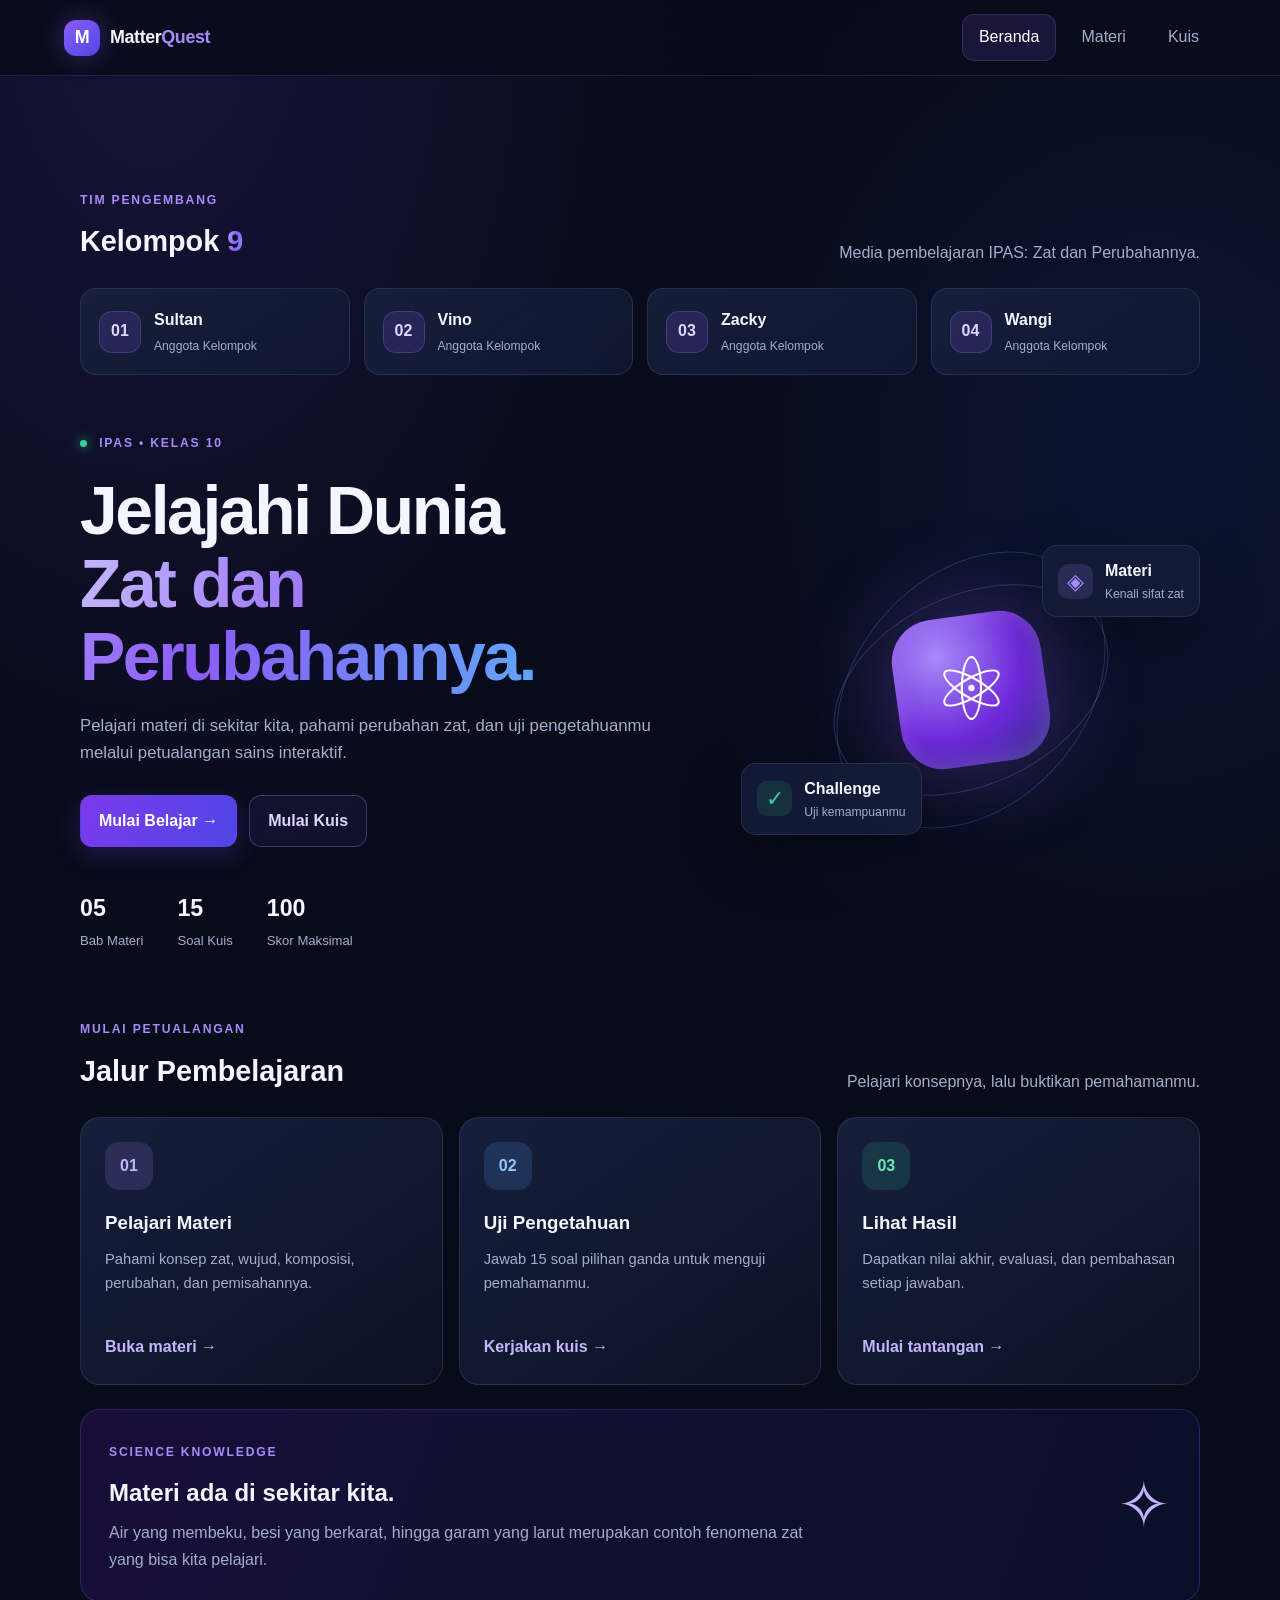
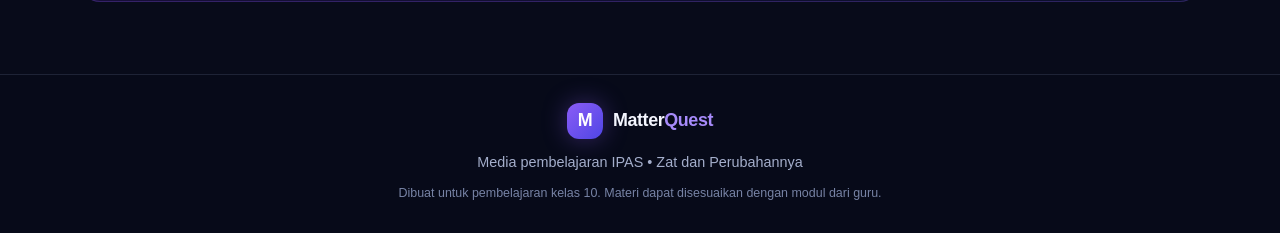
==== index.html @ efa6da1a "Update index.html" ====
<!DOCTYPE html>
<html lang="id">
<head>
  <meta charset="UTF-8">
  <meta name="viewport" content="width=device-width, initial-scale=1.0">
  <meta name="theme-color" content="#080b1a">
  <meta name="description" content="MatterQuest adalah website belajar IPAS tentang zat dan perubahannya.">
  <title>MatterQuest | Belajar IPAS</title>
  <link rel="stylesheet" href="style.css">
</head>
<body>
  <header class="navbar">
    <a href="#home" class="brand" data-page="home" aria-label="MatterQuest, kembali ke beranda">
      <span class="brand-icon">M</span>
      <span>Matter<span class="purple">Quest</span></span>
    </a>
    <nav class="nav-links" aria-label="Navigasi utama">
      <button class="nav-link active" data-page="home">Beranda</button>
      <button class="nav-link" data-page="materi">Materi</button>
      <button class="nav-link" data-page="kuis">Kuis</button>
    </nav>
  </header>

  <main>
    <!-- HALAMAN BERANDA -->
    <section id="home" class="page active">
      <section class="team-section" aria-labelledby="team-title">
        <div class="section-heading">
          <div><span class="eyebrow">TIM PENGEMBANG</span><h2 id="team-title">Kelompok <span class="gradient-text">9</span></h2></div>
          <p>Media pembelajaran IPAS: Zat dan Perubahannya.</p>
        </div>
        <div class="team-grid">
          <article class="team-member"><span class="member-number">01</span><div><strong>Sultan</strong><small>Anggota Kelompok</small></div></article>
          <article class="team-member"><span class="member-number">02</span><div><strong>Vino</strong><small>Anggota Kelompok</small></div></article>
          <article class="team-member"><span class="member-number">03</span><div><strong>Zacky</strong><small>Anggota Kelompok</small></div></article>
          <article class="team-member"><span class="member-number">04</span><div><strong>Wangi</strong><small>Anggota Kelompok</small></div></article>
        </div>
      </section>
      <div class="hero">
        <div class="hero-content">
          <span class="eyebrow"><span class="status-dot"></span> IPAS • KELAS 10</span>
          <h1>Jelajahi Dunia<br><span class="gradient-text">Zat dan Perubahannya.</span></h1>
          <p class="hero-description">
            Pelajari materi di sekitar kita, pahami perubahan zat, dan uji
            pengetahuanmu melalui petualangan sains interaktif.
          </p>
          <div class="hero-buttons">
            <button class="btn btn-primary" data-page="materi">Mulai Belajar <span>→</span></button>
            <button class="btn btn-secondary" data-page="kuis">Mulai Kuis</button>
          </div>
          <div class="hero-stats">
            <div><strong>05</strong><span>Bab Materi</span></div>
            <div><strong>15</strong><span>Soal Kuis</span></div>
            <div><strong>100</strong><span>Skor Maksimal</span></div>
          </div>
        </div>
        <div class="hero-visual" aria-hidden="true">
          <div class="orbit orbit-one"></div>
          <div class="orbit orbit-two"></div>
          <div class="science-core"><span>⚛</span></div>
          <div class="float-card card-top"><span class="mini-icon">◈</span><div><strong>Materi</strong><small>Kenali sifat zat</small></div></div>
          <div class="float-card card-bottom"><span class="mini-icon green">✓</span><div><strong>Challenge</strong><small>Uji kemampuanmu</small></div></div>
        </div>
      </div>

      <div class="section-heading">
        <div><span class="eyebrow">MULAI PETUALANGAN</span><h2>Jalur Pembelajaran</h2></div>
        <p>Pelajari konsepnya, lalu buktikan pemahamanmu.</p>
      </div>
      <div class="feature-grid">
        <article class="feature-card">
          <div class="feature-icon purple-bg">01</div><h3>Pelajari Materi</h3>
          <p>Pahami konsep zat, wujud, komposisi, perubahan, dan pemisahannya.</p>
          <button class="text-button" data-page="materi">Buka materi →</button>
        </article>
        <article class="feature-card">
          <div class="feature-icon blue-bg">02</div><h3>Uji Pengetahuan</h3>
          <p>Jawab 15 soal pilihan ganda untuk menguji pemahamanmu.</p>
          <button class="text-button" data-page="kuis">Kerjakan kuis →</button>
        </article>
        <article class="feature-card">
          <div class="feature-icon green-bg">03</div><h3>Lihat Hasil</h3>
          <p>Dapatkan nilai akhir, evaluasi, dan pembahasan setiap jawaban.</p>
          <button class="text-button" data-page="kuis">Mulai tantangan →</button>
        </article>
      </div>
      <div class="info-banner">
        <div><span class="eyebrow">SCIENCE KNOWLEDGE</span><h2>Materi ada di sekitar kita.</h2>
          <p>Air yang membeku, besi yang berkarat, hingga garam yang larut merupakan contoh fenomena zat yang bisa kita pelajari.</p>
        </div><span class="banner-symbol" aria-hidden="true">✧</span>
      </div>
    </section>

    <!-- HALAMAN MATERI: isinya dibuat dari data di script.js -->
    <section id="materi" class="page">
      <div class="page-heading">
        <span class="eyebrow">KNOWLEDGE CENTER</span>
        <h1>Materi <span class="gradient-text">Pembelajaran</span></h1>
        <p>Pelajari setiap bab secara berurutan sebelum mengikuti kuis.</p>
      </div>
      <div class="learning-progress">
        <div><strong>Materi Zat dan Perubahannya</strong><span>5 bab pembelajaran</span></div>
        <span class="progress-label">IPAS X</span>
      </div>
      <div id="material-list" class="material-list"></div>
      <div class="quiz-cta">
        <div><h2>Siap menguji pemahamanmu?</h2><p>Selesaikan materi, lalu kerjakan tantangan MatterQuest.</p></div>
        <button class="btn btn-primary" data-page="kuis">Mulai Kuis →</button>
      </div>
    </section>

  </main>

  <footer class="footer">
    <div class="brand footer-brand"><span class="brand-icon">M</span><span>Matter<span class="purple">Quest</span></span></div>
    <p>Media pembelajaran IPAS • Zat dan Perubahannya</p>
    <small>Dibuat untuk pembelajaran kelas 10. Materi dapat disesuaikan dengan modul dari guru.</small>
  </footer>

  <script src="script.js"></script>
</body>
</html>
---- style.css ----
/* =========================================================
   MATTERQUEST - STYLE.CSS
   Bagian ini mengatur tampilan website, bukan isi/logika kuis.
   ========================================================= */

:root {
  --bg: #080b1a;
  --bg-soft: #0d1226;
  --panel: #111832;
  --panel-light: #17213e;
  --border: rgba(163, 177, 220, 0.15);
  --text: #f4f6ff;
  --muted: #a4aecb;
  --purple: #a78bfa;
  --purple-bright: #8b5cf6;
  --blue: #60a5fa;
  --green: #34d399;
  --red: #fb7185;
  --radius: 20px;
  --shadow: 0 20px 60px rgba(0, 0, 0, 0.25);
}

* { box-sizing: border-box; }
html { scroll-behavior: smooth; }
body {
  margin: 0;
  color: var(--text);
  background:
    radial-gradient(ellipse at 12% 0%, rgba(91, 53, 190, .18), transparent 35%),
    radial-gradient(ellipse at 90% 25%, rgba(37, 99, 235, .10), transparent 32%),
    var(--bg);
  font-family: Inter, "Segoe UI", Arial, sans-serif;
  line-height: 1.65;
}
button, a { font: inherit; }
button { cursor: pointer; }
a { color: inherit; text-decoration: none; }
button:focus-visible, a:focus-visible { outline: 2px solid var(--purple); outline-offset: 4px; }

.navbar {
  min-height: 76px;
  display: flex;
  align-items: center;
  justify-content: space-between;
  gap: 24px;
  padding: 14px max(5%, calc((100% - 1160px) / 2));
  border-bottom: 1px solid var(--border);
  background: rgba(8, 11, 26, .82);
  backdrop-filter: blur(16px);
  position: sticky;
  top: 0;
  z-index: 10;
}
.brand { display: inline-flex; align-items: center; gap: 10px; font-size: 1.12rem; font-weight: 800; letter-spacing: -.4px; }
.brand-icon {
  display: grid; place-items: center; width: 36px; height: 36px;
  border-radius: 12px; background: linear-gradient(135deg, #8b5cf6, #4f46e5);
  box-shadow: 0 0 24px rgba(139, 92, 246, .35); color: white;
}
.purple { color: var(--purple); }
.nav-links { display: flex; align-items: center; gap: 8px; }
.nav-link {
  color: var(--muted); border: 1px solid transparent; background: transparent;
  padding: 9px 16px; border-radius: 12px; transition: .2s;
}
.nav-link:hover, .nav-link.active { color: white; background: rgba(139, 92, 246, .14); border-color: rgba(167, 139, 250, .18); }

main { width: min(1120px, 90%); margin: 0 auto; min-height: 70vh; }
.page { display: none; padding: 56px 0 72px; animation: fade-in .35s ease; }
.page.active { display: block; }
@keyframes fade-in { from { opacity: 0; transform: translateY(8px); } to { opacity: 1; transform: translateY(0); } }

.hero { display: grid; grid-template-columns: 1.15fr .85fr; align-items: center; gap: 40px; padding: 42px 0 64px; }
.eyebrow { color: var(--purple); font-size: .76rem; font-weight: 800; letter-spacing: 1.8px; }
.status-dot { display: inline-block; width: 7px; height: 7px; margin-right: 7px; border-radius: 50%; background: var(--green); box-shadow: 0 0 12px var(--green); }
h1, h2, h3, p { margin-top: 0; }
h1 { margin: 18px 0; font-size: clamp(2.4rem, 5.3vw, 4.5rem); line-height: 1.08; letter-spacing: -2.4px; }
.gradient-text { background: linear-gradient(100deg, #c4b5fd 0%, #8b5cf6 50%, #60a5fa 100%); color: transparent; background-clip: text; -webkit-background-clip: text; }
.hero-description { max-width: 590px; color: var(--muted); font-size: 1.05rem; }
.hero-buttons { display: flex; flex-wrap: wrap; gap: 12px; margin-top: 28px; }
.btn { border: 1px solid transparent; border-radius: 12px; padding: 12px 18px; font-weight: 750; transition: transform .2s, box-shadow .2s, background .2s; }
.btn:hover { transform: translateY(-2px); }
.btn-primary { color: white; background: linear-gradient(110deg, #7c3aed, #4f46e5); box-shadow: 0 8px 24px rgba(99, 72, 220, .25); }
.btn-primary:hover { box-shadow: 0 10px 30px rgba(99, 72, 220, .42); }
.btn-secondary { color: #ddd6fe; background: rgba(139, 92, 246, .08); border-color: rgba(167, 139, 250, .3); }
.btn-wide { width: 100%; margin-top: 12px; }

.hero-stats { display: flex; flex-wrap: wrap; gap: 34px; margin-top: 42px; }
.hero-stats div { display: grid; gap: 2px; }
.hero-stats strong { font-size: 1.45rem; }
.hero-stats span { color: var(--muted); font-size: .82rem; }

.hero-visual { min-height: 360px; display: grid; place-items: center; position: relative; }
.orbit { position: absolute; border: 1px solid rgba(167, 139, 250, .25); border-radius: 50%; transform: rotate(-25deg); }
.orbit-one { width: 290px; height: 190px; }
.orbit-two { width: 230px; height: 310px; transform: rotate(42deg); border-color: rgba(96, 165, 250, .24); }
.science-core {
  width: 150px; height: 150px; display: grid; place-items: center; border-radius: 42px;
  background: radial-gradient(circle at 30% 25%, #a78bfa, #6d28d9 55%, #312e81);
  box-shadow: 0 0 90px rgba(139, 92, 246, .35), inset 0 0 25px rgba(255,255,255,.16);
  transform: rotate(-8deg);
}
.science-core span { font-size: 5.5rem; color: white; transform: rotate(8deg); }
.float-card {
  position: absolute; display: flex; align-items: center; gap: 12px; padding: 12px 15px;
  border: 1px solid var(--border); border-radius: 15px; background: rgba(20, 28, 55, .92);
  box-shadow: var(--shadow); backdrop-filter: blur(12px);
}
.float-card strong, .float-card small { display: block; }
.float-card small { color: var(--muted); font-size: .76rem; }
.card-top { top: 35px; right: 0; }
.card-bottom { bottom: 35px; left: 0; }
.mini-icon { display: grid; place-items: center; width: 35px; height: 35px; border-radius: 10px; background: rgba(167, 139, 250, .15); color: var(--purple); font-size: 1.4rem; }
.mini-icon.green { color: var(--green); background: rgba(52, 211, 153, .12); }

.section-heading { display: flex; justify-content: space-between; align-items: end; gap: 20px; margin-bottom: 22px; }
.section-heading h2, .page-heading h1 { margin: 6px 0 0; }
.section-heading h2 { font-size: 1.8rem; }
.section-heading p, .page-heading p { color: var(--muted); margin-bottom: 0; }
.feature-grid { display: grid; grid-template-columns: repeat(3, 1fr); gap: 16px; }
.feature-card, .panel, .learning-progress, .material-card {
  border: 1px solid var(--border); border-radius: var(--radius);
  background: linear-gradient(145deg, rgba(23, 33, 62, .92), rgba(13, 18, 38, .95));
}
.feature-card { padding: 24px; }
.feature-card h3 { margin: 18px 0 8px; }
.feature-card p { color: var(--muted); font-size: .92rem; min-height: 72px; }
.feature-icon { display: grid; place-items: center; width: 48px; height: 48px; border-radius: 14px; font-weight: 900; }
.purple-bg { background: rgba(167,139,250,.16); color: #c4b5fd; }
.blue-bg { background: rgba(96,165,250,.16); color: #93c5fd; }
.green-bg { background: rgba(52,211,153,.14); color: #6ee7b7; }
.text-button { border: 0; padding: 0; background: transparent; color: #c4b5fd; font-weight: 750; }
.info-banner, .quiz-cta {
  display: flex; justify-content: space-between; align-items: center; gap: 24px;
  margin-top: 24px; padding: 28px; border: 1px solid rgba(139, 92, 246, .25);
  border-radius: var(--radius); background: linear-gradient(110deg, rgba(91, 33, 182, .20), rgba(30, 64, 175, .10));
}
.info-banner h2, .quiz-cta h2 { margin: 8px 0; }
.info-banner p, .quiz-cta p { max-width: 720px; color: var(--muted); margin-bottom: 0; }
.banner-symbol { color: #c4b5fd; font-size: 4rem; }

.page-heading { margin-bottom: 30px; }
.page-heading h1 { font-size: clamp(2rem, 4vw, 3.2rem); letter-spacing: -1.4px; }
.learning-progress { display: flex; align-items: center; justify-content: space-between; padding: 18px 22px; margin-bottom: 18px; }
.learning-progress strong, .learning-progress span { display: block; }
.learning-progress span { color: var(--muted); font-size: .84rem; }
.learning-progress .progress-label { color: #c4b5fd; border: 1px solid rgba(167,139,250,.25); border-radius: 9px; padding: 5px 10px; }
.material-list { display: grid; gap: 14px; }
.material-card { overflow: hidden; }
.material-toggle {
  width: 100%; display: flex; align-items: center; gap: 15px; text-align: left;
  padding: 20px; color: var(--text); border: 0; background: transparent;
}
.chapter-number { flex: 0 0 46px; height: 46px; display: grid; place-items: center; border-radius: 13px; color: #ddd6fe; background: rgba(139,92,246,.18); font-weight: 800; }
.chapter-heading { flex: 1; }
.chapter-heading strong, .chapter-heading small { display: block; }
.chapter-heading small { color: var(--muted); margin-top: 3px; }
.toggle-symbol { color: var(--purple); font-size: 1.5rem; transition: transform .2s; }
.material-card.open .toggle-symbol { transform: rotate(45deg); }
.material-content { display: none; padding: 0 24px 24px 81px; color: #c4cce2; }
.material-card.open .material-content { display: block; }
.material-content h4 { color: white; margin: 18px 0 6px; }
.material-content ul { padding-left: 22px; }
.material-content li { margin: 6px 0; }
.example-box { margin-top: 14px; padding: 13px 15px; border-left: 3px solid var(--purple); border-radius: 0 10px 10px 0; background: rgba(139,92,246,.09); }
.example-box strong { color: #ddd6fe; }

.quiz-intro, .quiz-area, .result-panel { max-width: 760px; margin: 0 auto; padding: clamp(22px, 5vw, 42px); }
.quiz-intro { text-align: center; }
.quiz-symbol, .result-orb { display: grid; place-items: center; width: 70px; height: 70px; margin: 0 auto 18px; border-radius: 23px; background: linear-gradient(135deg, #7c3aed, #4338ca); color: white; font-size: 2.5rem; box-shadow: 0 0 40px rgba(124,58,237,.25); }
.quiz-intro h2 { margin: 10px 0; font-size: 1.7rem; }
.quiz-intro p { max-width: 570px; margin: 0 auto; color: var(--muted); }
.quiz-rules { display: inline-grid; text-align: left; gap: 7px; margin: 22px auto; padding-left: 22px; color: #d4d9ec; }
.quiz-topline { display: flex; justify-content: space-between; align-items: center; gap: 12px; color: var(--muted); font-size: .9rem; }
.tag { padding: 5px 10px; border-radius: 8px; color: #ddd6fe; background: rgba(139,92,246,.15); font-size: .78rem; font-weight: 800; }
.progress-track { height: 7px; margin: 18px 0 28px; overflow: hidden; border-radius: 20px; background: #252e4b; }
.progress-fill { height: 100%; width: 0; border-radius: inherit; background: linear-gradient(90deg, #8b5cf6, #60a5fa); transition: width .3s; }
.question-text { font-size: 1.35rem; line-height: 1.45; margin-bottom: 22px; }
.answer-options { display: grid; gap: 11px; }
.answer-option {
  display: flex; align-items: center; gap: 13px; width: 100%; padding: 14px 16px;
  text-align: left; color: var(--text); border: 1px solid var(--border); border-radius: 13px;
  background: rgba(8,11,26,.35); transition: .2s;
}
.answer-option:hover:not(:disabled) { border-color: rgba(167,139,250,.7); background: rgba(139,92,246,.09); }
.option-letter { flex: 0 0 34px; height: 34px; display: grid; place-items: center; border-radius: 9px; background: #202a49; font-weight: 850; }
.answer-option.correct { border-color: var(--green); background: rgba(52,211,153,.09); }
.answer-option.correct .option-letter { color: #071b14; background: var(--green); }
.answer-option.wrong { border-color: var(--red); background: rgba(251,113,133,.08); }
.answer-option.wrong .option-letter { color: #2b0810; background: var(--red); }
.answer-option:disabled { cursor: default; }
.feedback-box { margin-top: 18px; padding: 16px; border-radius: 12px; background: rgba(96,165,250,.09); border: 1px solid rgba(96,165,250,.2); color: #dbeafe; }
.feedback-box strong { display: block; margin-bottom: 5px; }
.feedback-box.is-correct { border-color: rgba(52,211,153,.3); background: rgba(52,211,153,.08); }
.feedback-box.is-wrong { border-color: rgba(251,113,133,.3); background: rgba(251,113,133,.08); }
.quiz-actions { display: flex; align-items: center; justify-content: space-between; gap: 16px; margin-top: 22px; }
.quiz-actions span { color: var(--muted); font-size: .86rem; }
.btn:disabled { cursor: not-allowed; opacity: .45; transform: none; box-shadow: none; }
.hidden { display: none !important; }

.result-panel { text-align: center; }
.result-orb { color: #ddd6fe; }
.result-panel h2 { margin: 8px 0; }
.score-number { margin: 14px 0; font-size: clamp(3.6rem, 10vw, 5.5rem); font-weight: 900; line-height: 1.15; letter-spacing: -3px; color: #c4b5fd; }
.score-number small { font-size: 1.4rem; color: var(--muted); letter-spacing: 0; }
.result-message { color: var(--muted); }
.result-stats { display: grid; grid-template-columns: repeat(3, 1fr); gap: 10px; margin: 24px 0; }
.result-stats div { padding: 16px 8px; border-radius: 13px; background: rgba(8,11,26,.45); border: 1px solid var(--border); }
.result-stats strong, .result-stats span { display: block; }
.result-stats strong { font-size: 1.6rem; }
.result-stats span { color: var(--muted); font-size: .84rem; }
.answer-review { margin-top: 30px; text-align: left; }
.answer-review h3 { margin-bottom: 14px; }
.review-item { padding: 14px; margin-top: 10px; border: 1px solid var(--border); border-radius: 12px; background: rgba(8,11,26,.3); }
.review-item strong { display: block; margin-bottom: 5px; }
.review-item p { margin: 4px 0; color: var(--muted); font-size: .9rem; }
.review-item .review-good { color: var(--green); }
.review-item .review-bad { color: var(--red); }

.footer { padding: 28px 5%; text-align: center; border-top: 1px solid var(--border); background: rgba(8,11,26,.45); }
.footer-brand { justify-content: center; }
.footer p { color: var(--muted); margin: 12px 0 4px; font-size: .9rem; }
.footer small { color: #7783a5; font-size: .78rem; }

@media (max-width: 760px) {
  .navbar { padding: 12px 5%; flex-wrap: wrap; }
  .nav-links { gap: 3px; }
  .nav-link { padding: 8px 10px; font-size: .9rem; }
  main { width: 90%; }
  .page { padding: 36px 0 48px; }
  .hero { grid-template-columns: 1fr; gap: 10px; padding-top: 22px; }
  .hero-visual { min-height: 290px; }
  .science-core { width: 125px; height: 125px; }
  .science-core span { font-size: 4.5rem; }
  .orbit-one { width: 240px; height: 160px; }
  .orbit-two { width: 190px; height: 250px; }
  .card-top { right: 2%; top: 15px; }
  .card-bottom { left: 2%; bottom: 15px; }
  .feature-grid { grid-template-columns: 1fr; }
  .feature-card p { min-height: 0; }
  .section-heading { align-items: start; flex-direction: column; gap: 8px; }
  .info-banner, .quiz-cta { align-items: start; flex-direction: column; padding: 22px; }
  .banner-symbol { display: none; }
  .material-content { padding-left: 22px; }
  .quiz-actions { align-items: stretch; flex-direction: column; }
  .quiz-actions .btn { width: 100%; }
}
@media (max-width: 420px) {
  .brand { font-size: 1rem; }
  .brand-icon { width: 32px; height: 32px; }
  .nav-links { width: 100%; justify-content: space-between; }
  .nav-link { flex: 1; }
  h1 { letter-spacing: -1.4px; }
  .hero-stats { gap: 22px; }
  .learning-progress { align-items: start; gap: 10px; }
  .chapter-number { flex-basis: 38px; height: 38px; }
  .material-toggle { gap: 10px; padding: 15px; }
  .chapter-heading strong { font-size: .93rem; }
  .chapter-heading small { font-size: .78rem; }
  .result-stats { gap: 6px; }
  .result-stats div { padding: 12px 5px; }
}


/* TIM PENGEMBANG: identitas kelompok pada halaman beranda */
.team-section { margin: 54px 0 12px; }
.team-grid { display: grid; grid-template-columns: repeat(4, minmax(0, 1fr)); gap: 14px; }
.team-member { display: flex; align-items: center; gap: 13px; padding: 18px; border: 1px solid var(--border); border-radius: 16px; background: linear-gradient(145deg, rgba(23, 33, 62, .88), rgba(17, 24, 50, .82)); }
.member-number { display: grid; place-items: center; flex: 0 0 42px; height: 42px; border-radius: 13px; color: #ddd6fe; font-weight: 800; background: rgba(139, 92, 246, .17); border: 1px solid rgba(167, 139, 250, .22); }
.team-member strong, .team-member small { display: block; }
.team-member small { color: var(--muted); font-size: .76rem; margin-top: 3px; }

/* HALAMAN KUIS TERPISAH */
.quiz-main { width: min(900px, 90%); margin: 0 auto; min-height: 70vh; }
.quiz-page { padding-top: 44px; }
.quiz-navbar { position: sticky; }
.back-home { color: var(--muted); padding: 9px 13px; border: 1px solid var(--border); border-radius: 12px; transition: .2s; }
.back-home:hover { color: white; border-color: rgba(167, 139, 250, .45); background: rgba(139, 92, 246, .12); }
.quiz-only-body .footer { margin-top: 20px; }
.quiz-result .btn { display: flex; align-items: center; justify-content: center; text-align: center; }
@media (max-width: 760px) { .team-grid { grid-template-columns: repeat(2, minmax(0, 1fr)); } }
@media (max-width: 480px) { .team-grid { grid-template-columns: 1fr; } .back-home { font-size: .8rem; padding: 8px 9px; } .quiz-navbar { gap: 10px; } }
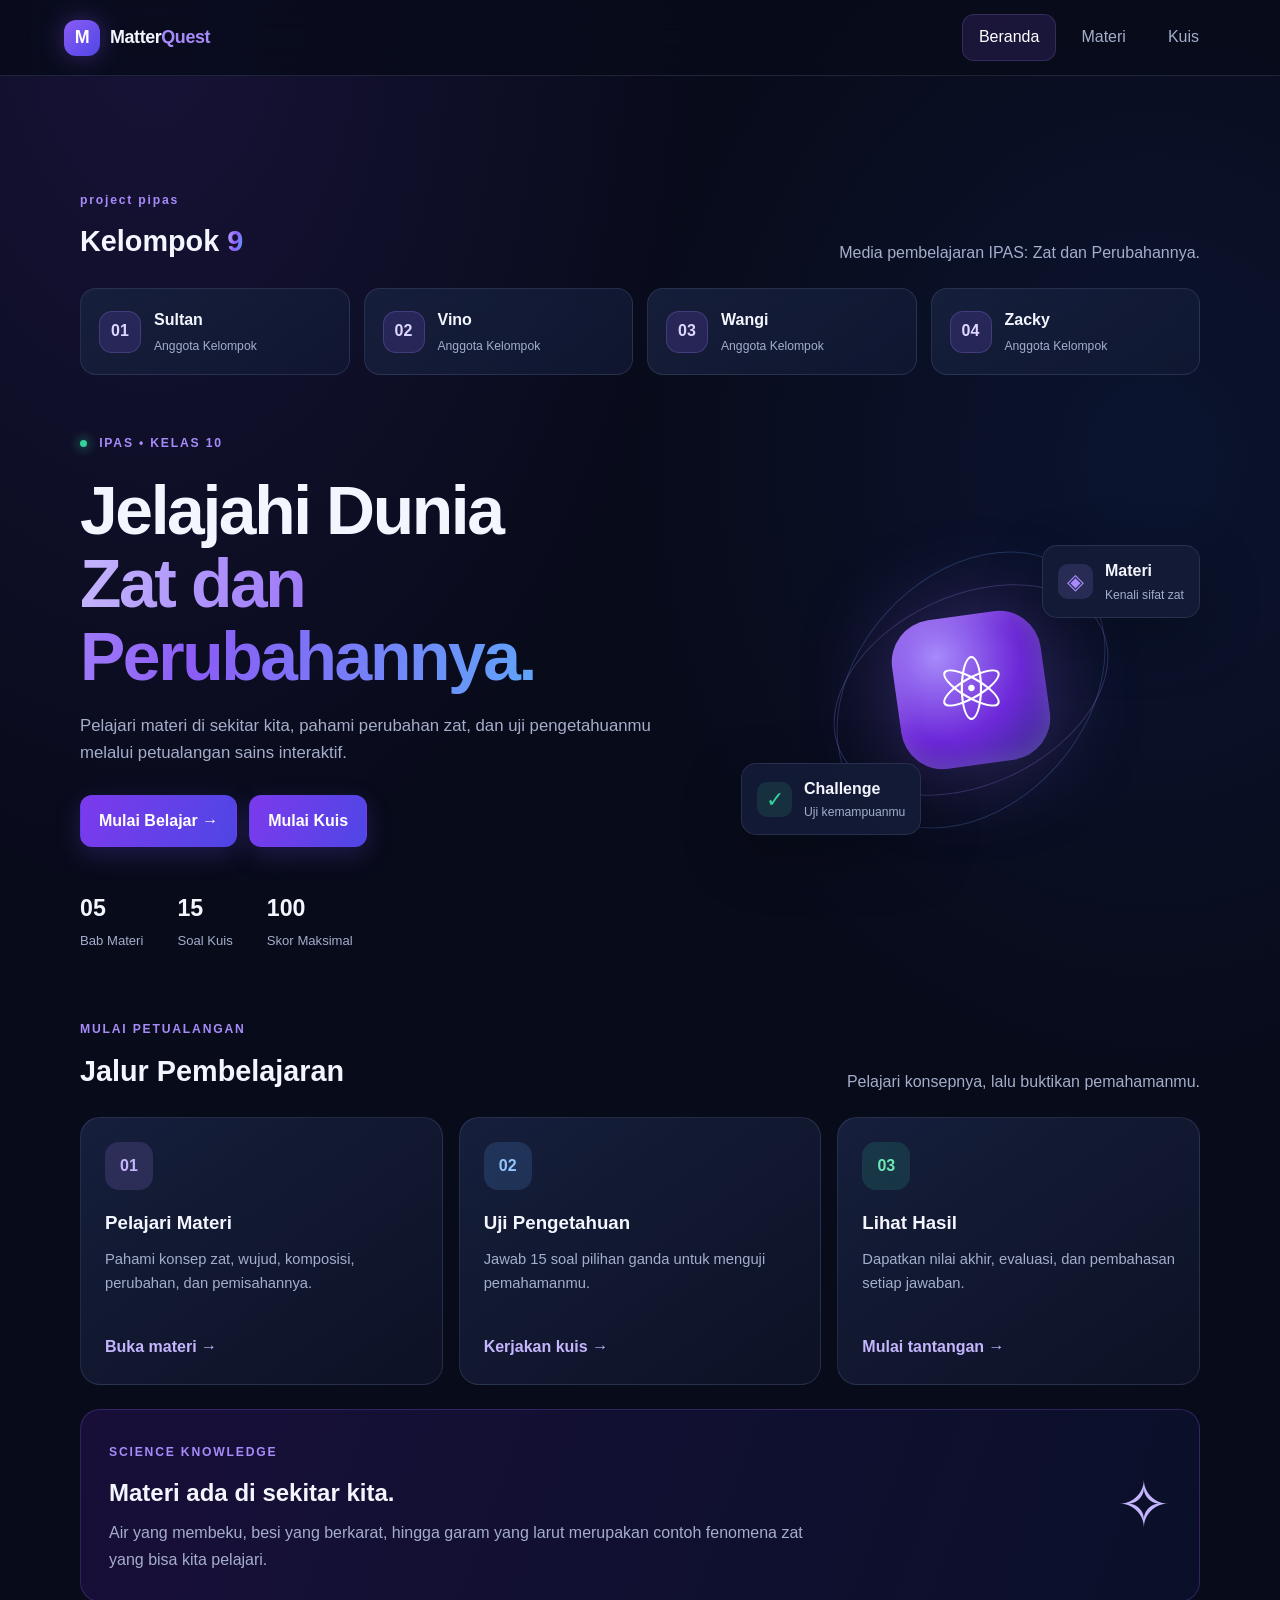
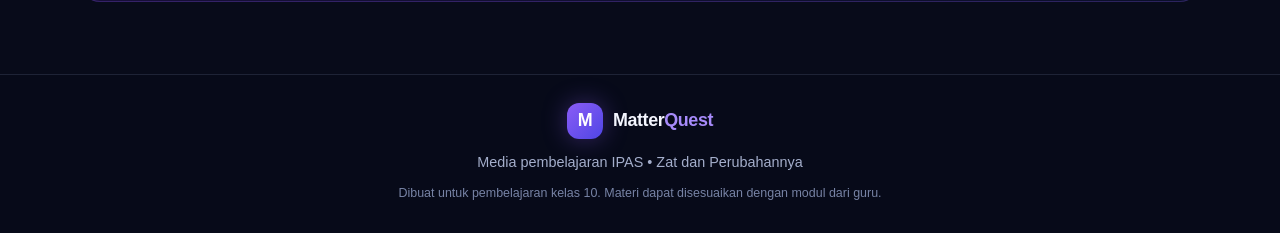
==== commit ca240e18: "Update index.html" ====
--- a/index.html
+++ b/index.html
@@ -26,14 +26,14 @@
     <section id="home" class="page active">
       <section class="team-section" aria-labelledby="team-title">
         <div class="section-heading">
-          <div><span class="eyebrow">TIM PENGEMBANG</span><h2 id="team-title">Kelompok <span class="gradient-text">9</span></h2></div>
+          <div><span class="eyebrow">project pipas</span><h2 id="team-title">Kelompok <span class="gradient-text">9</span></h2></div>
           <p>Media pembelajaran IPAS: Zat dan Perubahannya.</p>
         </div>
         <div class="team-grid">
           <article class="team-member"><span class="member-number">01</span><div><strong>Sultan</strong><small>Anggota Kelompok</small></div></article>
           <article class="team-member"><span class="member-number">02</span><div><strong>Vino</strong><small>Anggota Kelompok</small></div></article>
-          <article class="team-member"><span class="member-number">03</span><div><strong>Zacky</strong><small>Anggota Kelompok</small></div></article>
-          <article class="team-member"><span class="member-number">04</span><div><strong>Wangi</strong><small>Anggota Kelompok</small></div></article>
+          <article class="team-member"><span class="member-number">03</span><div><strong>Wangi</strong><small>Anggota Kelompok</small></div></article>
+          <article class="team-member"><span class="member-number">04</span><div><strong>Zacky</strong><small>Anggota Kelompok</small></div></article>
         </div>
       </section>
       <div class="hero">
@@ -46,7 +46,7 @@
           </p>
           <div class="hero-buttons">
             <button class="btn btn-primary" data-page="materi">Mulai Belajar <span>→</span></button>
-            <button class="btn btn-secondary" data-page="kuis">Mulai Kuis</button>
+            <button class="btn btn-primary" data-page="kuis">Mulai Kuis</button>
           </div>
           <div class="hero-stats">
             <div><strong>05</strong><span>Bab Materi</span></div>
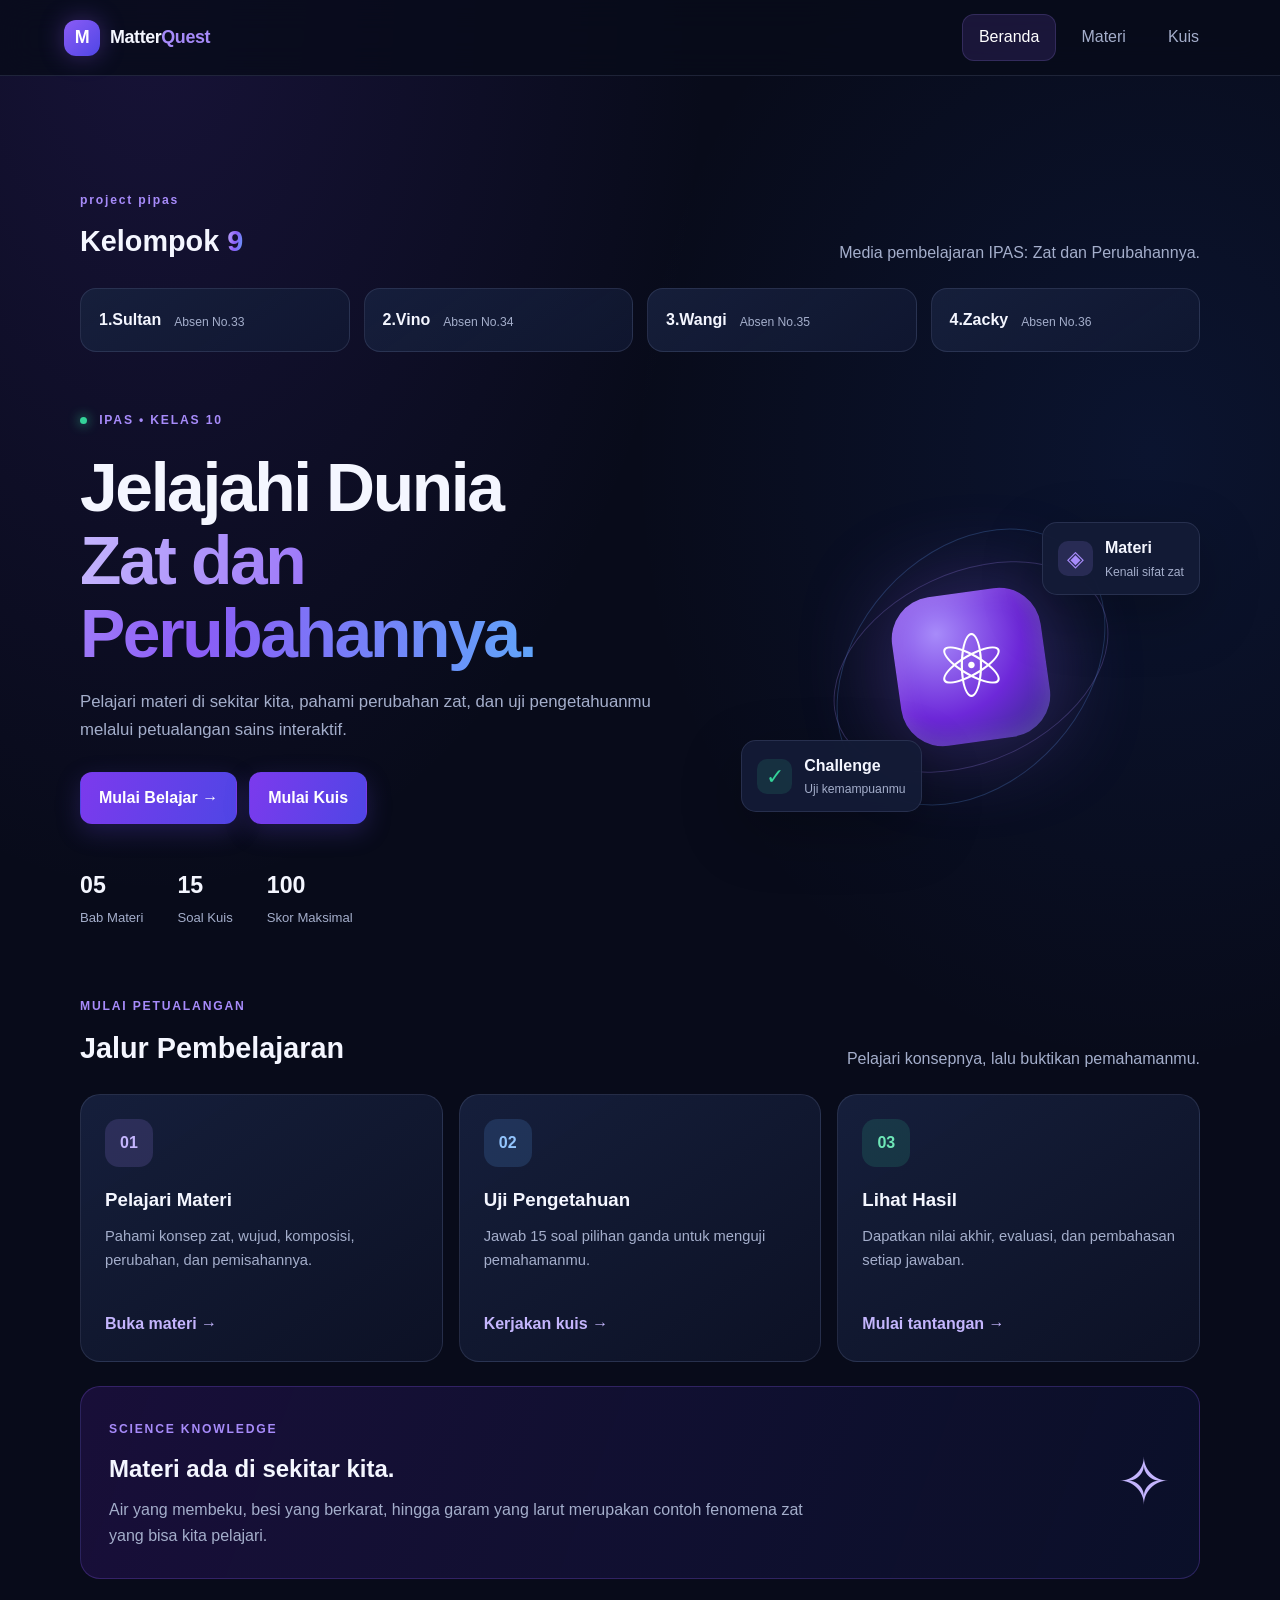
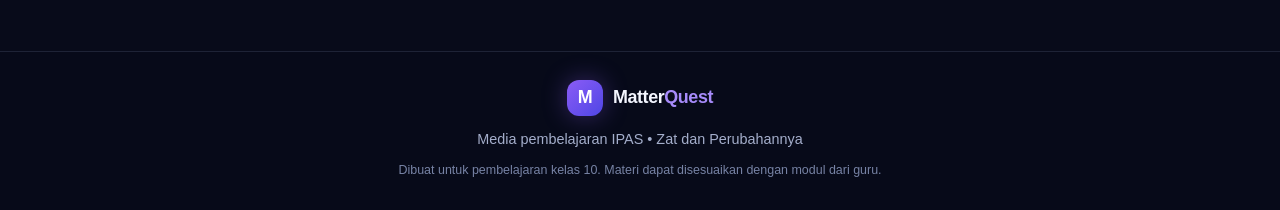
==== commit 54efbce6: "Update team member entries in index.html" ====
--- a/index.html
+++ b/index.html
@@ -30,10 +30,10 @@
           <p>Media pembelajaran IPAS: Zat dan Perubahannya.</p>
         </div>
         <div class="team-grid">
-          <article class="team-member"><span class="member-number">01</span><div><strong>Sultan</strong><small>Anggota Kelompok</small></div></article>
-          <article class="team-member"><span class="member-number">02</span><div><strong>Vino</strong><small>Anggota Kelompok</small></div></article>
-          <article class="team-member"><span class="member-number">03</span><div><strong>Wangi</strong><small>Anggota Kelompok</small></div></article>
-          <article class="team-member"><span class="member-number">04</span><div><strong>Zacky</strong><small>Anggota Kelompok</small></div></article>
+          <article class="team-member"><strong>1.Sultan</strong><small>Absen No.33</small></article>
+          <article class="team-member"><strong>2.Vino</strong><small>Absen No.34</small></article>
+          <article class="team-member"><strong>3.Wangi</strong><small>Absen No.35</small></article>
+          <article class="team-member"><strong>4.Zacky</strong><small>Absen No.36</small></article>
         </div>
       </section>
       <div class="hero">
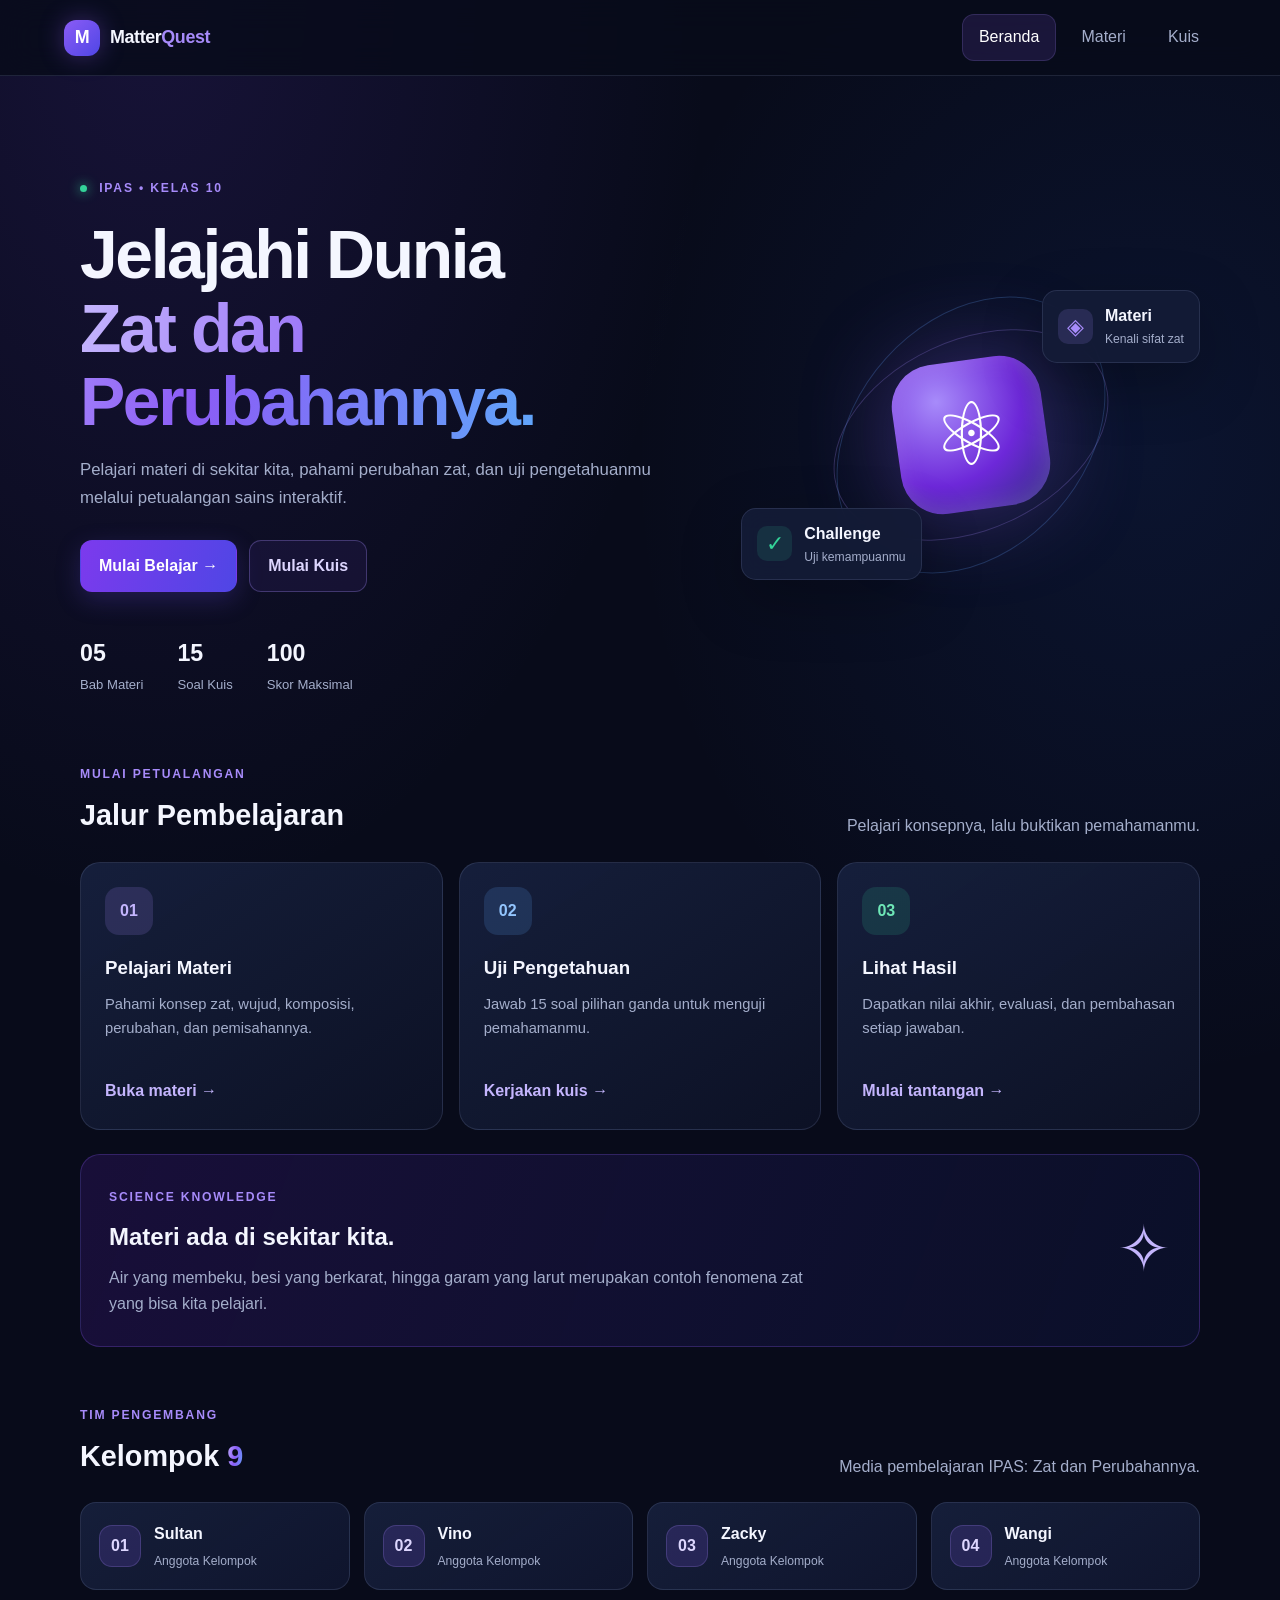
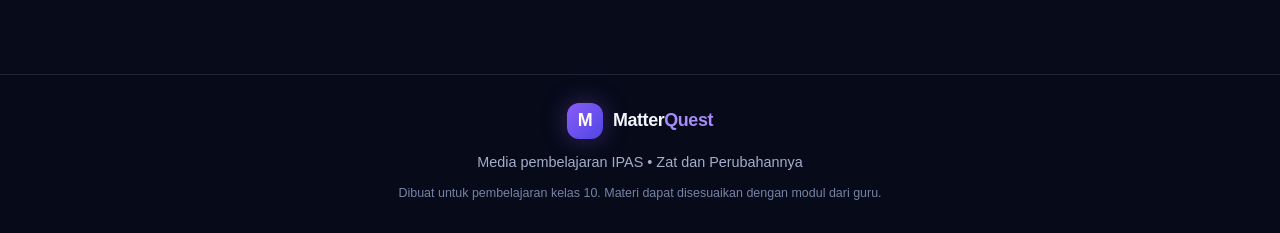
==== commit 00eb2c96: "Add files via upload" ====
--- a/index.html
+++ b/index.html
@@ -24,18 +24,6 @@
   <main>
     <!-- HALAMAN BERANDA -->
     <section id="home" class="page active">
-      <section class="team-section" aria-labelledby="team-title">
-        <div class="section-heading">
-          <div><span class="eyebrow">project pipas</span><h2 id="team-title">Kelompok <span class="gradient-text">9</span></h2></div>
-          <p>Media pembelajaran IPAS: Zat dan Perubahannya.</p>
-        </div>
-        <div class="team-grid">
-          <article class="team-member"><strong>1.Sultan</strong><small>Absen No.33</small></article>
-          <article class="team-member"><strong>2.Vino</strong><small>Absen No.34</small></article>
-          <article class="team-member"><strong>3.Wangi</strong><small>Absen No.35</small></article>
-          <article class="team-member"><strong>4.Zacky</strong><small>Absen No.36</small></article>
-        </div>
-      </section>
       <div class="hero">
         <div class="hero-content">
           <span class="eyebrow"><span class="status-dot"></span> IPAS • KELAS 10</span>
@@ -46,7 +34,7 @@
           </p>
           <div class="hero-buttons">
             <button class="btn btn-primary" data-page="materi">Mulai Belajar <span>→</span></button>
-            <button class="btn btn-primary" data-page="kuis">Mulai Kuis</button>
+            <button class="btn btn-secondary" data-page="kuis">Mulai Kuis</button>
           </div>
           <div class="hero-stats">
             <div><strong>05</strong><span>Bab Materi</span></div>
@@ -89,6 +77,19 @@
           <p>Air yang membeku, besi yang berkarat, hingga garam yang larut merupakan contoh fenomena zat yang bisa kita pelajari.</p>
         </div><span class="banner-symbol" aria-hidden="true">✧</span>
       </div>
+
+      <section class="team-section" aria-labelledby="team-title">
+        <div class="section-heading">
+          <div><span class="eyebrow">TIM PENGEMBANG</span><h2 id="team-title">Kelompok <span class="gradient-text">9</span></h2></div>
+          <p>Media pembelajaran IPAS: Zat dan Perubahannya.</p>
+        </div>
+        <div class="team-grid">
+          <article class="team-member"><span class="member-number">01</span><div><strong>Sultan</strong><small>Anggota Kelompok</small></div></article>
+          <article class="team-member"><span class="member-number">02</span><div><strong>Vino</strong><small>Anggota Kelompok</small></div></article>
+          <article class="team-member"><span class="member-number">03</span><div><strong>Zacky</strong><small>Anggota Kelompok</small></div></article>
+          <article class="team-member"><span class="member-number">04</span><div><strong>Wangi</strong><small>Anggota Kelompok</small></div></article>
+        </div>
+      </section>
     </section>
 
     <!-- HALAMAN MATERI: isinya dibuat dari data di script.js -->
@@ -96,7 +97,7 @@
       <div class="page-heading">
         <span class="eyebrow">KNOWLEDGE CENTER</span>
         <h1>Materi <span class="gradient-text">Pembelajaran</span></h1>
-        <p>Pelajari setiap bab secara berurutan sebelum mengikuti kuis.</p>
+        <p>Pilih satu bab untuk membuka halaman materi lengkap beserta tempat khusus untuk menambahkan foto.</p>
       </div>
       <div class="learning-progress">
         <div><strong>Materi Zat dan Perubahannya</strong><span>5 bab pembelajaran</span></div>
--- a/style.css
+++ b/style.css
@@ -280,3 +280,42 @@
 .quiz-result .btn { display: flex; align-items: center; justify-content: center; text-align: center; }
 @media (max-width: 760px) { .team-grid { grid-template-columns: repeat(2, minmax(0, 1fr)); } }
 @media (max-width: 480px) { .team-grid { grid-template-columns: 1fr; } .back-home { font-size: .8rem; padding: 8px 9px; } .quiz-navbar { gap: 10px; } }
+
+
+/* DAFTAR MATERI DENGAN HALAMAN TERPISAH */
+.material-list-card { padding: 22px; }
+.material-card-top { display: flex; align-items: center; gap: 15px; }
+.material-card-description { color: var(--muted); margin: 16px 0; }
+.material-open-link { display: inline-flex; text-decoration: none; align-items: center; justify-content: center; }
+
+/* TAMPILAN HALAMAN DETAIL SETIAP BAB */
+.lesson-page-main { width: min(900px, 90%); margin: 0 auto; min-height: 70vh; }
+.lesson-page { padding: 42px 0 68px; }
+.back-to-materials { display: inline-block; margin-bottom: 25px; color: #c4b5fd; font-weight: 700; }
+.back-to-materials:hover { color: white; }
+.lesson-hero { padding: clamp(24px, 5vw, 42px); border: 1px solid var(--border); border-radius: var(--radius); background: radial-gradient(circle at 90% 5%, rgba(124,58,237,.22), transparent 35%), linear-gradient(145deg, rgba(23,33,62,.95), rgba(13,18,38,.95)); }
+.lesson-hero h1 { margin: 10px 0; font-size: clamp(2rem, 5vw, 3.2rem); letter-spacing: -1.5px; }
+.lesson-hero p { color: var(--muted); margin: 0; }
+.lesson-image-panel { margin: 22px 0; overflow: hidden; border: 1px dashed rgba(167,139,250,.5); border-radius: var(--radius); background: rgba(139,92,246,.06); }
+.material-hero-image { display: block; width: 100%; max-height: 460px; object-fit: cover; }
+.image-placeholder { min-height: 230px; padding: 28px; display: flex; flex-direction: column; justify-content: center; align-items: center; text-align: center; }
+.image-placeholder-icon { display: grid; place-items: center; width: 58px; height: 58px; margin-bottom: 12px; border-radius: 17px; color: #ddd6fe; background: rgba(139,92,246,.18); font-size: 2rem; }
+.image-placeholder strong { font-size: 1.1rem; }
+.image-placeholder p { margin: 8px 0; color: var(--muted); }
+.image-placeholder small { color: #8f9aba; }
+.image-placeholder code { color: #ddd6fe; background: rgba(8,11,26,.6); padding: 2px 5px; border-radius: 5px; }
+.lesson-content { display: grid; gap: 14px; }
+.lesson-section { padding: 22px; border: 1px solid var(--border); border-radius: var(--radius); background: linear-gradient(145deg, rgba(23,33,62,.84), rgba(13,18,38,.9)); }
+.lesson-section-number { color: #c4b5fd; font-size: .74rem; font-weight: 850; letter-spacing: 1.5px; }
+.lesson-section h2 { margin: 8px 0; font-size: 1.25rem; }
+.lesson-section p { color: #c4cce2; line-height: 1.8; margin: 0; }
+.lesson-example { padding: 18px 20px; }
+.lesson-example p { margin: 7px 0 0; color: #c4cce2; line-height: 1.7; }
+.lesson-pagination { display: flex; justify-content: space-between; gap: 14px; margin-top: 24px; }
+.lesson-pagination .btn { text-decoration: none; display: inline-flex; align-items: center; justify-content: center; }
+@media (max-width: 520px) {
+  .material-list-card { padding: 17px; }
+  .lesson-pagination { flex-direction: column; }
+  .lesson-pagination .btn { width: 100%; }
+  .image-placeholder { min-height: 200px; padding: 20px; }
+}
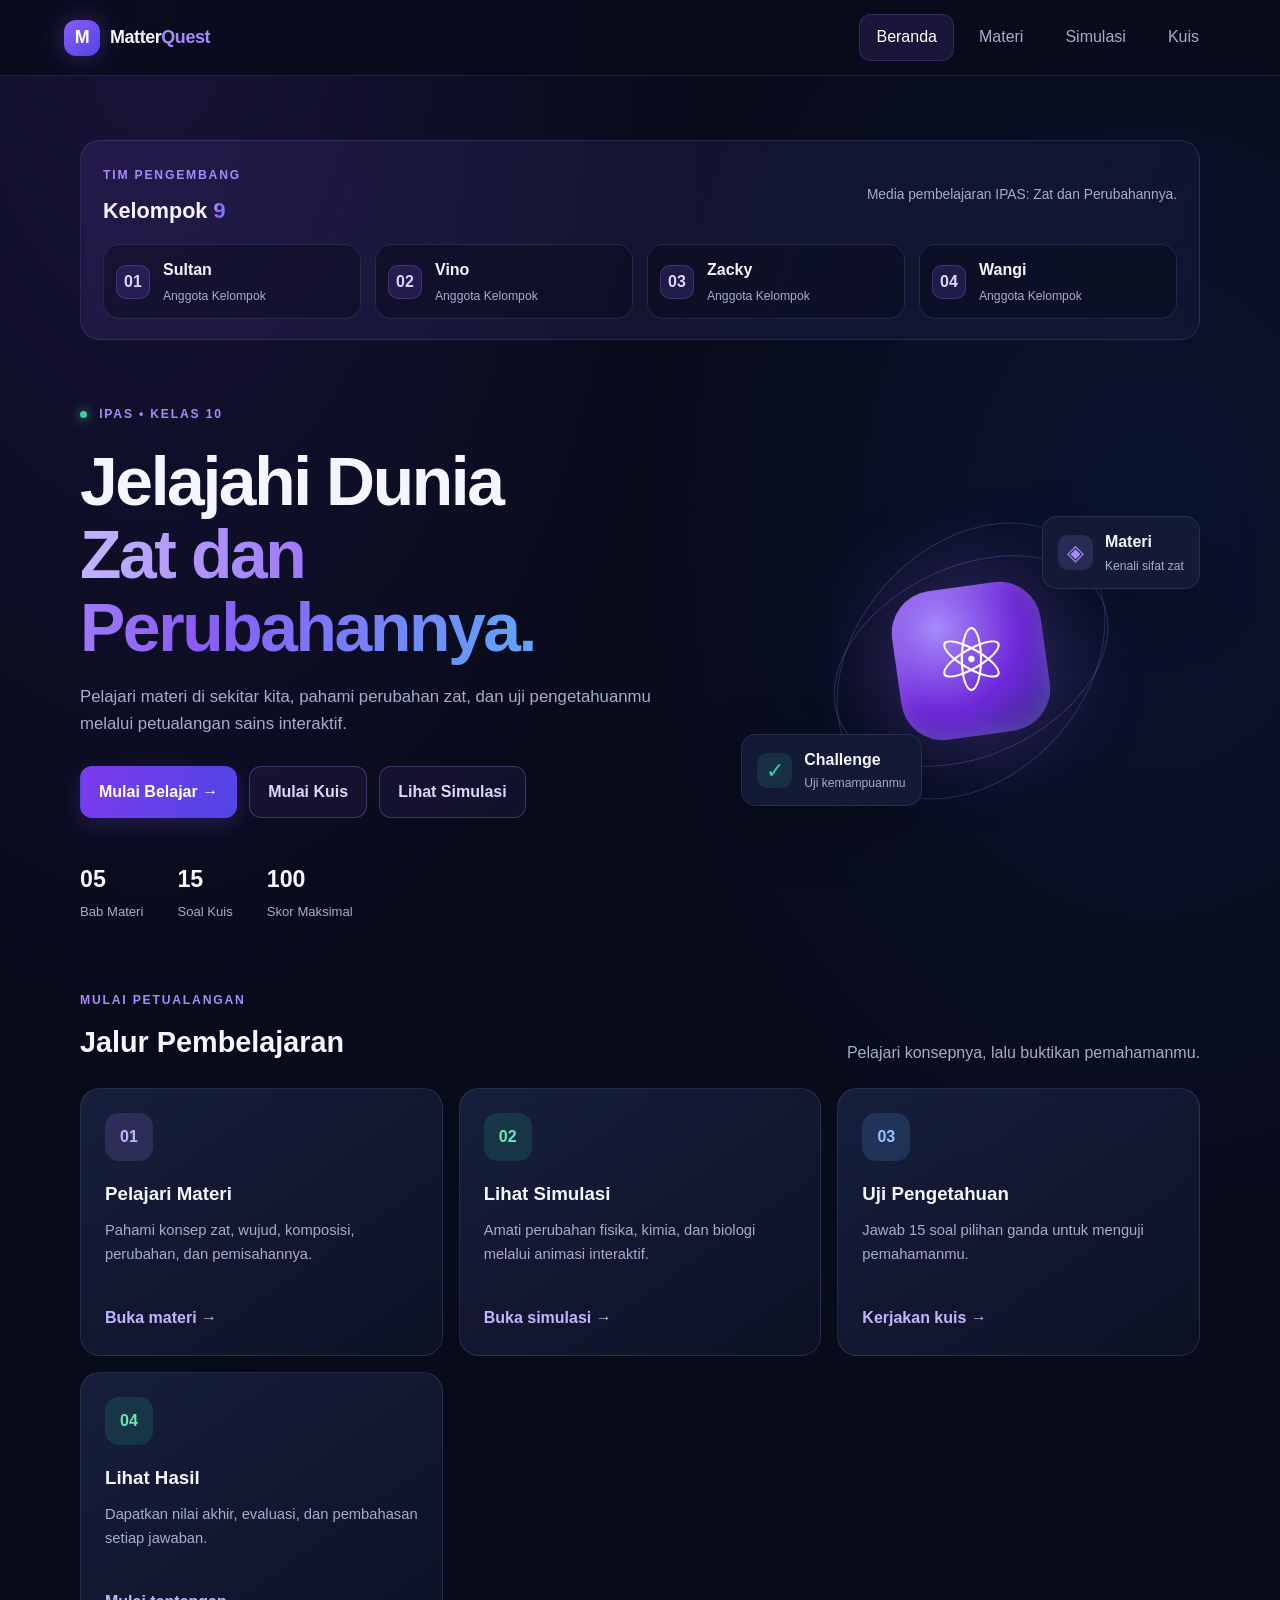
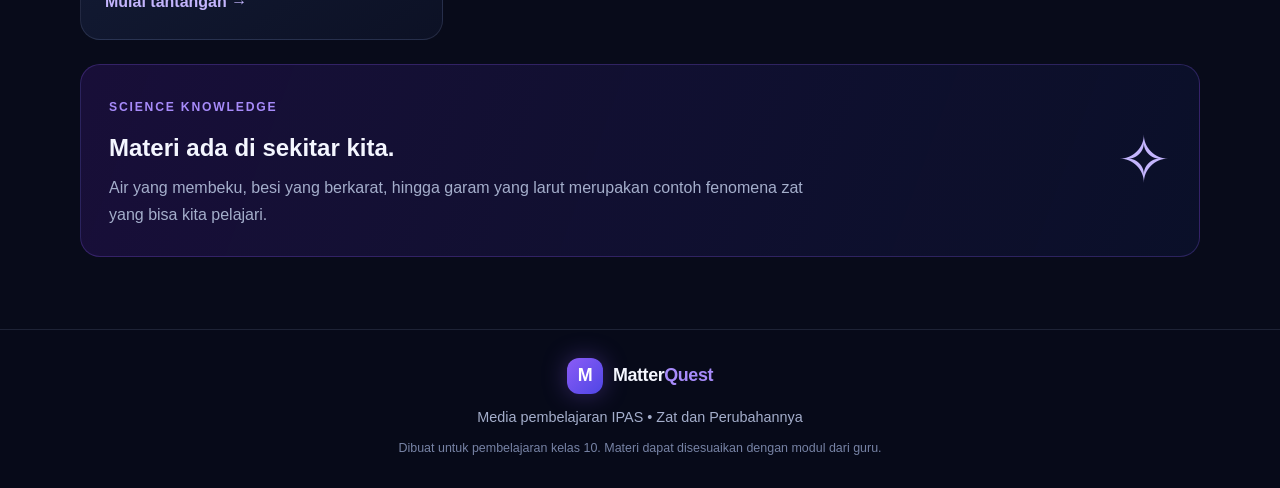
==== commit 76cc7cb7: "Add files via upload" ====
--- a/index.html
+++ b/index.html
@@ -17,6 +17,7 @@
     <nav class="nav-links" aria-label="Navigasi utama">
       <button class="nav-link active" data-page="home">Beranda</button>
       <button class="nav-link" data-page="materi">Materi</button>
+      <a class="nav-link" href="simulasi.html">Simulasi</a>
       <button class="nav-link" data-page="kuis">Kuis</button>
     </nav>
   </header>
@@ -24,6 +25,18 @@
   <main>
     <!-- HALAMAN BERANDA -->
     <section id="home" class="page active">
+      <section class="team-section" aria-labelledby="team-title">
+        <div class="section-heading">
+          <div><span class="eyebrow">TIM PENGEMBANG</span><h2 id="team-title">Kelompok <span class="gradient-text">9</span></h2></div>
+          <p>Media pembelajaran IPAS: Zat dan Perubahannya.</p>
+        </div>
+        <div class="team-grid">
+          <article class="team-member"><span class="member-number">01</span><div><strong>Sultan</strong><small>Anggota Kelompok</small></div></article>
+          <article class="team-member"><span class="member-number">02</span><div><strong>Vino</strong><small>Anggota Kelompok</small></div></article>
+          <article class="team-member"><span class="member-number">03</span><div><strong>Zacky</strong><small>Anggota Kelompok</small></div></article>
+          <article class="team-member"><span class="member-number">04</span><div><strong>Wangi</strong><small>Anggota Kelompok</small></div></article>
+        </div>
+      </section>
       <div class="hero">
         <div class="hero-content">
           <span class="eyebrow"><span class="status-dot"></span> IPAS • KELAS 10</span>
@@ -35,6 +48,7 @@
           <div class="hero-buttons">
             <button class="btn btn-primary" data-page="materi">Mulai Belajar <span>→</span></button>
             <button class="btn btn-secondary" data-page="kuis">Mulai Kuis</button>
+            <a class="btn btn-secondary" href="simulasi.html">Lihat Simulasi</a>
           </div>
           <div class="hero-stats">
             <div><strong>05</strong><span>Bab Materi</span></div>
@@ -62,12 +76,17 @@
           <button class="text-button" data-page="materi">Buka materi →</button>
         </article>
         <article class="feature-card">
-          <div class="feature-icon blue-bg">02</div><h3>Uji Pengetahuan</h3>
+          <div class="feature-icon green-bg">02</div><h3>Lihat Simulasi</h3>
+          <p>Amati perubahan fisika, kimia, dan biologi melalui animasi interaktif.</p>
+          <a class="text-button" href="simulasi.html">Buka simulasi →</a>
+        </article>
+        <article class="feature-card">
+          <div class="feature-icon blue-bg">03</div><h3>Uji Pengetahuan</h3>
           <p>Jawab 15 soal pilihan ganda untuk menguji pemahamanmu.</p>
           <button class="text-button" data-page="kuis">Kerjakan kuis →</button>
         </article>
         <article class="feature-card">
-          <div class="feature-icon green-bg">03</div><h3>Lihat Hasil</h3>
+          <div class="feature-icon green-bg">04</div><h3>Lihat Hasil</h3>
           <p>Dapatkan nilai akhir, evaluasi, dan pembahasan setiap jawaban.</p>
           <button class="text-button" data-page="kuis">Mulai tantangan →</button>
         </article>
@@ -78,18 +97,7 @@
         </div><span class="banner-symbol" aria-hidden="true">✧</span>
       </div>
 
-      <section class="team-section" aria-labelledby="team-title">
-        <div class="section-heading">
-          <div><span class="eyebrow">TIM PENGEMBANG</span><h2 id="team-title">Kelompok <span class="gradient-text">9</span></h2></div>
-          <p>Media pembelajaran IPAS: Zat dan Perubahannya.</p>
-        </div>
-        <div class="team-grid">
-          <article class="team-member"><span class="member-number">01</span><div><strong>Sultan</strong><small>Anggota Kelompok</small></div></article>
-          <article class="team-member"><span class="member-number">02</span><div><strong>Vino</strong><small>Anggota Kelompok</small></div></article>
-          <article class="team-member"><span class="member-number">03</span><div><strong>Zacky</strong><small>Anggota Kelompok</small></div></article>
-          <article class="team-member"><span class="member-number">04</span><div><strong>Wangi</strong><small>Anggota Kelompok</small></div></article>
-        </div>
-      </section>
+
     </section>
 
     <!-- HALAMAN MATERI: isinya dibuat dari data di script.js -->
--- a/style.css
+++ b/style.css
@@ -319,3 +319,81 @@
   .lesson-pagination .btn { width: 100%; }
   .image-placeholder { min-height: 200px; padding: 20px; }
 }
+
+
+/* IDENTITAS KELOMPOK DI BAGIAN ATAS BERANDA */
+#home > .team-section { margin: 8px 0 18px; padding: 20px 22px; border: 1px solid var(--border); border-radius: 20px; background: linear-gradient(110deg, rgba(139,92,246,.12), rgba(17,24,50,.72)); }
+#home > .team-section .section-heading { align-items: center; margin-bottom: 15px; }
+#home > .team-section .section-heading h2 { font-size: 1.35rem; }
+#home > .team-section .section-heading p { font-size: .86rem; }
+#home > .team-section .team-grid { grid-template-columns: repeat(4, minmax(0,1fr)); }
+#home > .team-section .team-member { padding: 12px; background: rgba(8,11,26,.42); }
+#home > .team-section .member-number { flex-basis: 34px; height: 34px; border-radius: 10px; }
+
+/* HALAMAN SIMULASI */
+.simulation-main { width: min(1160px, 92%); margin: 0 auto; min-height: 70vh; }
+.simulation-hero { padding: 56px 0 32px; max-width: 850px; }
+.simulation-hero h1 { margin: 10px 0 16px; font-size: clamp(2.5rem, 5vw, 4rem); }
+.simulation-hero p { max-width: 780px; color: var(--muted); }
+.simulation-legend { display: flex; flex-wrap: wrap; gap: 18px; margin-top: 20px; color: var(--muted); font-size: .9rem; }
+.simulation-legend span { display: inline-flex; align-items: center; gap: 8px; }
+.legend-dot { width: 9px; height: 9px; border-radius: 50%; display: inline-block; }
+.legend-dot.physical { background: var(--purple); }.legend-dot.chemical { background: #fb923c; }.legend-dot.biological { background: #34d399; }
+.simulation-section { margin: 28px 0 58px; }
+.simulation-heading { align-items: end; }
+.simulation-heading h2 { font-size: clamp(1.6rem, 3vw, 2.2rem); }
+.simulation-heading p { max-width: 420px; font-size: .92rem; }
+.carousel-controls { display: flex; justify-content: space-between; align-items: center; gap: 14px; color: var(--muted); font-size: .85rem; margin: 15px 0 12px; }
+.carousel-controls > div { display: flex; gap: 8px; }
+.carousel-arrow { width: 42px; height: 42px; border-radius: 12px; color: white; border: 1px solid var(--border); background: var(--panel); font-size: 1.25rem; }
+.carousel-arrow:hover { background: rgba(139,92,246,.25); border-color: rgba(167,139,250,.5); }
+.simulation-carousel { display: grid; grid-auto-columns: minmax(280px, 340px); grid-auto-flow: column; gap: 16px; overflow-x: auto; overscroll-behavior-x: contain; padding: 4px 3px 20px; scroll-snap-type: x mandatory; scrollbar-color: #6550a8 rgba(255,255,255,.05); scrollbar-width: thin; }
+.simulation-card { scroll-snap-align: start; padding: 20px; border-radius: 20px; border: 1px solid var(--border); background: linear-gradient(160deg, rgba(23,33,62,.95), rgba(13,18,38,.97)); box-shadow: 0 12px 30px rgba(0,0,0,.13); transition: border-color .25s, transform .25s, box-shadow .25s; }
+.simulation-card.playing { border-color: rgba(167,139,250,.8); box-shadow: 0 0 30px rgba(139,92,246,.17); transform: translateY(-3px); }
+.sim-card-heading { display: flex; align-items: center; justify-content: space-between; gap: 10px; }
+.sim-number { display: grid; place-items: center; width: 34px; height: 34px; border-radius: 10px; background: rgba(139,92,246,.16); color: #ddd6fe; font-weight: 800; }
+.sim-type { display: inline-flex; padding: 5px 9px; border-radius: 100px; font-size: .68rem; font-weight: 800; letter-spacing: .3px; }
+.physical-tag { color: #ddd6fe; background: rgba(139,92,246,.16); }
+.chemical-tag { color: #fed7aa; background: rgba(249,115,22,.15); }
+.biological-tag { color: #a7f3d0; background: rgba(16,185,129,.14); }
+.simulation-card h3 { margin: 14px 0 0; font-size: 1.25rem; }
+.sim-definition { color: var(--purple); font-weight: 750; font-size: .88rem; margin: 1px 0 12px; }
+.sim-stage { min-height: 130px; display: grid; grid-template-columns: 1fr auto 1fr; align-items: center; gap: 7px; padding: 12px; border: 1px solid rgba(163,177,220,.12); border-radius: 15px; background: rgba(5,8,20,.45); }
+.state-side { min-width: 0; text-align: center; }
+.state-label { display: block; color: var(--muted); font-size: .72rem; margin-bottom: 9px; }
+.state-arrow { color: var(--purple); font-size: 1.4rem; font-weight: 800; }
+.particles { width: 76px; height: 66px; margin: auto; position: relative; border-radius: 10px; }
+.particles::before { content: ""; position: absolute; inset: 0; background-repeat: no-repeat; }
+.particles.many::before { background-image: radial-gradient(circle, #a78bfa 0 4px, transparent 4.7px), radial-gradient(circle, #60a5fa 0 4px, transparent 4.7px), radial-gradient(circle, #c4b5fd 0 4px, transparent 4.7px), radial-gradient(circle, #818cf8 0 4px, transparent 4.7px), radial-gradient(circle, #60a5fa 0 4px, transparent 4.7px), radial-gradient(circle, #a78bfa 0 4px, transparent 4.7px), radial-gradient(circle, #c4b5fd 0 4px, transparent 4.7px), radial-gradient(circle, #818cf8 0 4px, transparent 4.7px); background-position: 7px 10px, 30px 7px, 55px 15px, 17px 31px, 45px 35px, 8px 53px, 34px 54px, 63px 56px; background-size: 10px 10px; }
+.particles.loose::before { background-position: 2px 1px, 28px 18px, 55px 3px, 12px 43px, 42px 55px, 65px 32px, 31px 2px, 2px 59px; }
+.particles.close::before { background-position: 12px 8px, 31px 8px, 50px 8px, 12px 28px, 31px 28px, 50px 28px, 12px 48px, 31px 48px; }
+.particles.grid-particles::before { background-position: 12px 8px, 31px 8px, 50px 8px, 12px 28px, 31px 28px, 50px 28px, 12px 48px, 31px 48px; }
+.sim-caption { min-height: 64px; color: var(--muted); font-size: .88rem; margin: 14px 0; }
+.simulation-card .btn { width: 100%; font-size: .88rem; padding: 10px 12px; }
+.simulation-card.playing .particles.loose::before { animation: particle-drift 1.4s ease-in-out infinite alternate; }
+.simulation-card.playing .particles.close::before { animation: particle-tighten 1.2s ease-in-out infinite alternate; }
+.simulation-card.playing .particles.grid-particles::before { animation: particle-vibrate .3s linear infinite alternate; }
+@keyframes particle-drift { from { transform: translate(-4px,-3px); } to { transform: translate(4px,4px); } }
+@keyframes particle-tighten { from { transform: scale(1.08); } to { transform: scale(.87); } }
+@keyframes particle-vibrate { from { transform: translateX(-1px); } to { transform: translateX(1px); } }
+.scroll-hint { margin-top: -5px; color: var(--muted); font-size: .82rem; }
+.process-grid { display: grid; grid-template-columns: repeat(3, minmax(0,1fr)); gap: 16px; }
+.process-card { display: flex; flex-direction: column; align-items: flex-start; padding: 22px; border-radius: 20px; border: 1px solid var(--border); background: linear-gradient(155deg, rgba(23,33,62,.92), rgba(13,18,38,.96)); transition: border-color .25s, transform .25s; }
+.process-card.playing { border-color: rgba(96,165,250,.65); transform: translateY(-3px); }
+.process-visual { display: flex; width: 100%; align-items: center; justify-content: center; gap: 16px; min-height: 108px; margin: 13px 0 5px; border-radius: 14px; background: rgba(5,8,20,.4); }
+.process-icon { font-size: 2.3rem; filter: saturate(.9); transition: transform .5s, filter .5s; }
+.process-arrow { color: var(--muted); font-size: 1.4rem; }
+.product-icon { opacity: .75; }
+.process-card h3 { margin: 9px 0 7px; font-size: 1.2rem; }
+.process-card p { color: var(--muted); font-size: .9rem; }
+.process-status { width: 100%; padding: 10px 12px; border-radius: 10px; background: rgba(255,255,255,.04); color: var(--muted); font-size: .8rem; margin: auto 0 14px; }
+.process-status.status-active { background: rgba(52,211,153,.1); color: #a7f3d0; }
+.process-card.playing .process-icon:first-child { transform: scale(.88) rotate(-8deg); }
+.process-card.playing .product-icon { opacity: 1; transform: scale(1.18); filter: saturate(1.4); }
+.process-card.playing .process-arrow { animation: arrow-pulse .7s ease-in-out infinite alternate; color: var(--purple); }
+@keyframes arrow-pulse { from { transform: translateX(-3px); opacity: .5; } to { transform: translateX(3px); opacity: 1; } }
+.simulation-note { margin: 35px 0 24px; padding: 18px 20px; border: 1px solid rgba(167,139,250,.24); border-radius: 15px; color: var(--muted); background: rgba(139,92,246,.07); }
+.simulation-note strong { color: #ddd6fe; }
+.simulation-footer-actions { display: flex; justify-content: space-between; gap: 12px; margin: 28px 0 58px; }
+@media (max-width: 850px) { .process-grid { grid-template-columns: repeat(2,minmax(0,1fr)); } #home > .team-section .team-grid { grid-template-columns: repeat(2,minmax(0,1fr)); } }
+@media (max-width: 600px) { .simulation-main { width: 92%; } .simulation-hero { padding-top: 35px; } .simulation-heading { align-items: flex-start; flex-direction: column; gap: 8px; } .simulation-carousel { grid-auto-columns: minmax(265px, 84vw); } .process-grid { grid-template-columns: 1fr; } .simulation-footer-actions { flex-direction: column; } .simulation-footer-actions .btn { text-align: center; } .carousel-controls { align-items: center; } #home > .team-section { padding: 16px; } #home > .team-section .section-heading { align-items: flex-start; flex-direction: column; gap: 5px; } }
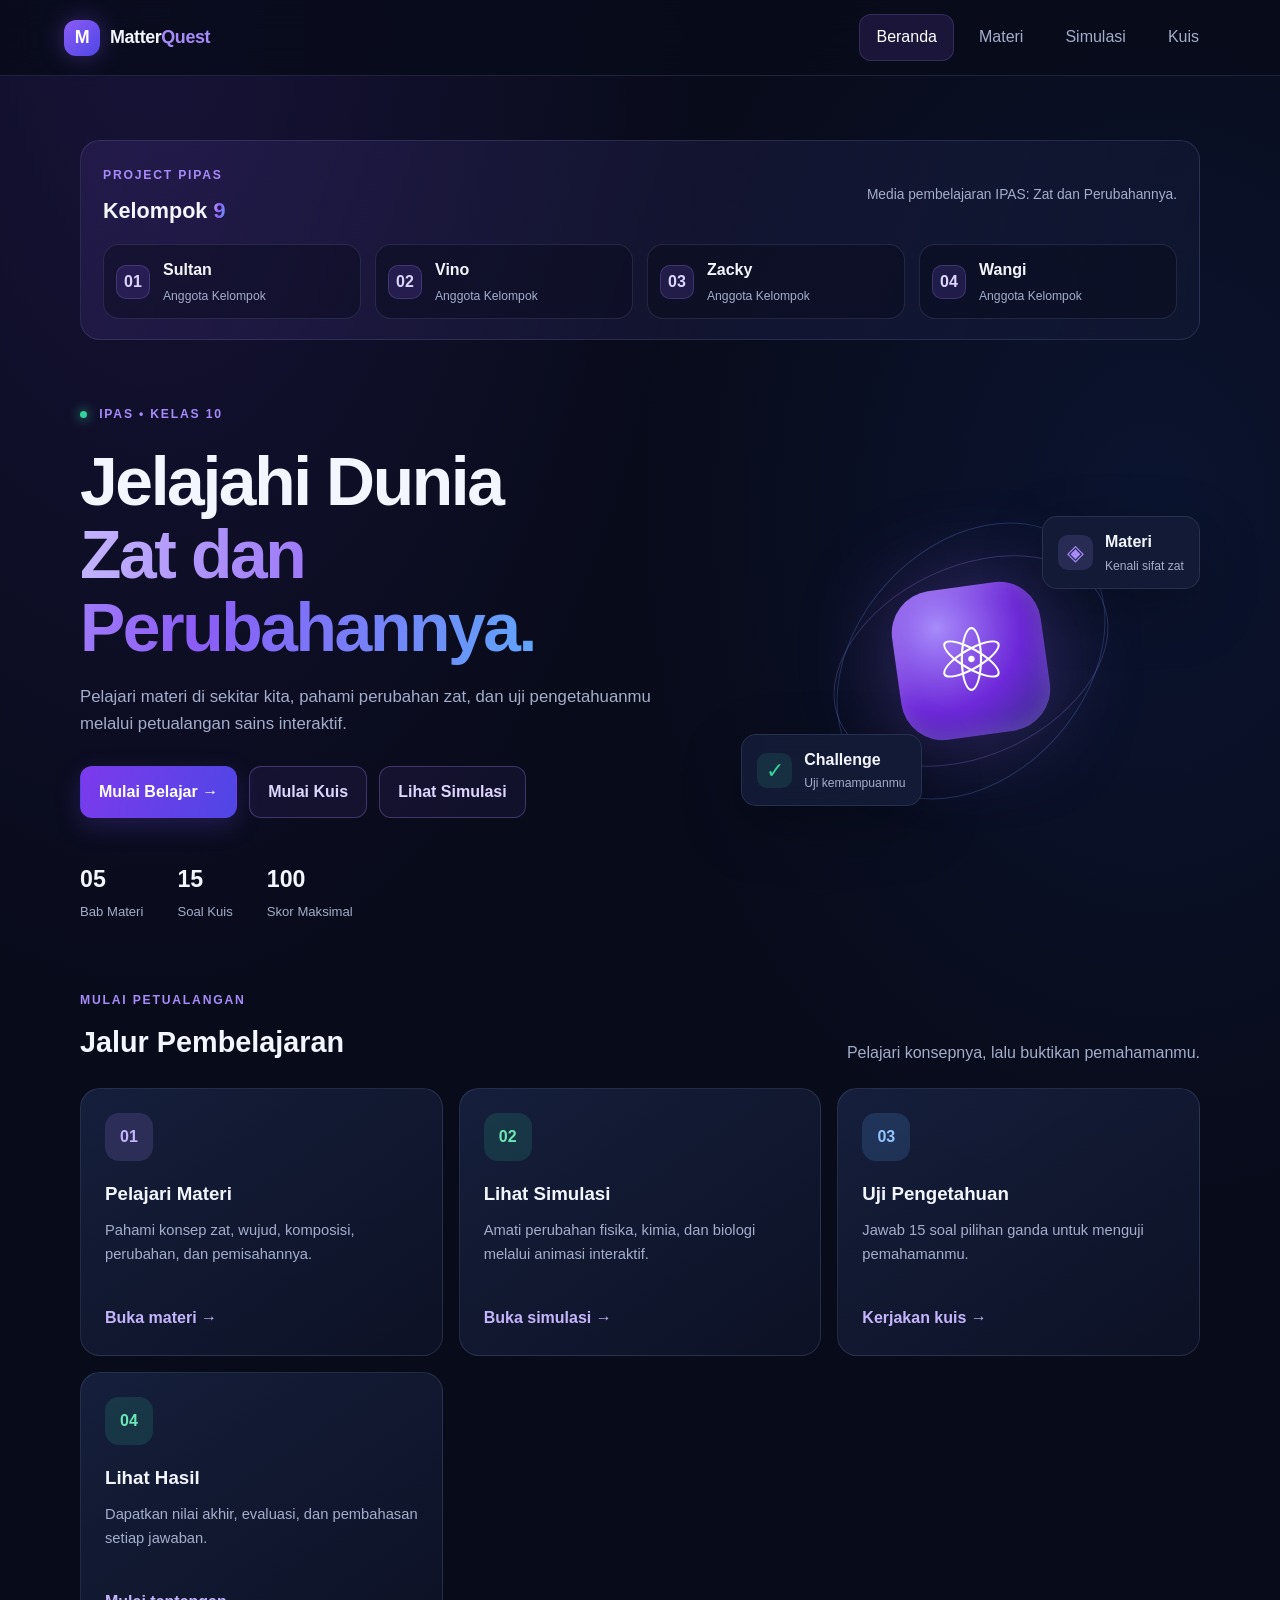
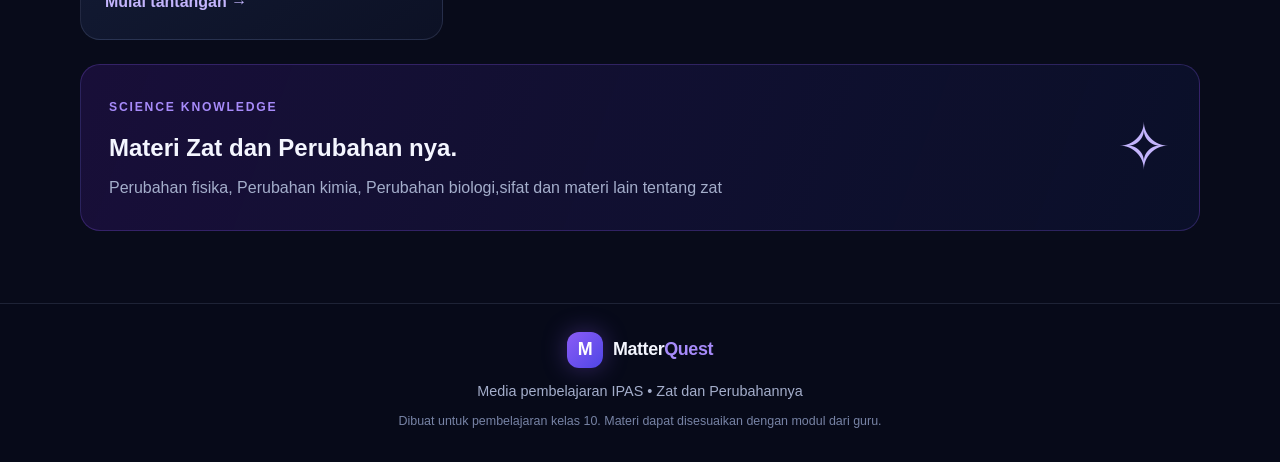
==== commit a0819a34: "Update section titles and content in index.html" ====
--- a/index.html
+++ b/index.html
@@ -27,7 +27,7 @@
     <section id="home" class="page active">
       <section class="team-section" aria-labelledby="team-title">
         <div class="section-heading">
-          <div><span class="eyebrow">TIM PENGEMBANG</span><h2 id="team-title">Kelompok <span class="gradient-text">9</span></h2></div>
+          <div><span class="eyebrow">PROJECT PIPAS</span><h2 id="team-title">Kelompok <span class="gradient-text">9</span></h2></div>
           <p>Media pembelajaran IPAS: Zat dan Perubahannya.</p>
         </div>
         <div class="team-grid">
@@ -92,8 +92,8 @@
         </article>
       </div>
       <div class="info-banner">
-        <div><span class="eyebrow">SCIENCE KNOWLEDGE</span><h2>Materi ada di sekitar kita.</h2>
-          <p>Air yang membeku, besi yang berkarat, hingga garam yang larut merupakan contoh fenomena zat yang bisa kita pelajari.</p>
+        <div><span class="eyebrow">SCIENCE KNOWLEDGE</span><h2>Materi Zat dan Perubahan nya.</h2>
+          <p>Perubahan fisika, Perubahan kimia, Perubahan biologi,sifat dan materi lain tentang zat</p>
         </div><span class="banner-symbol" aria-hidden="true">✧</span>
       </div>
 
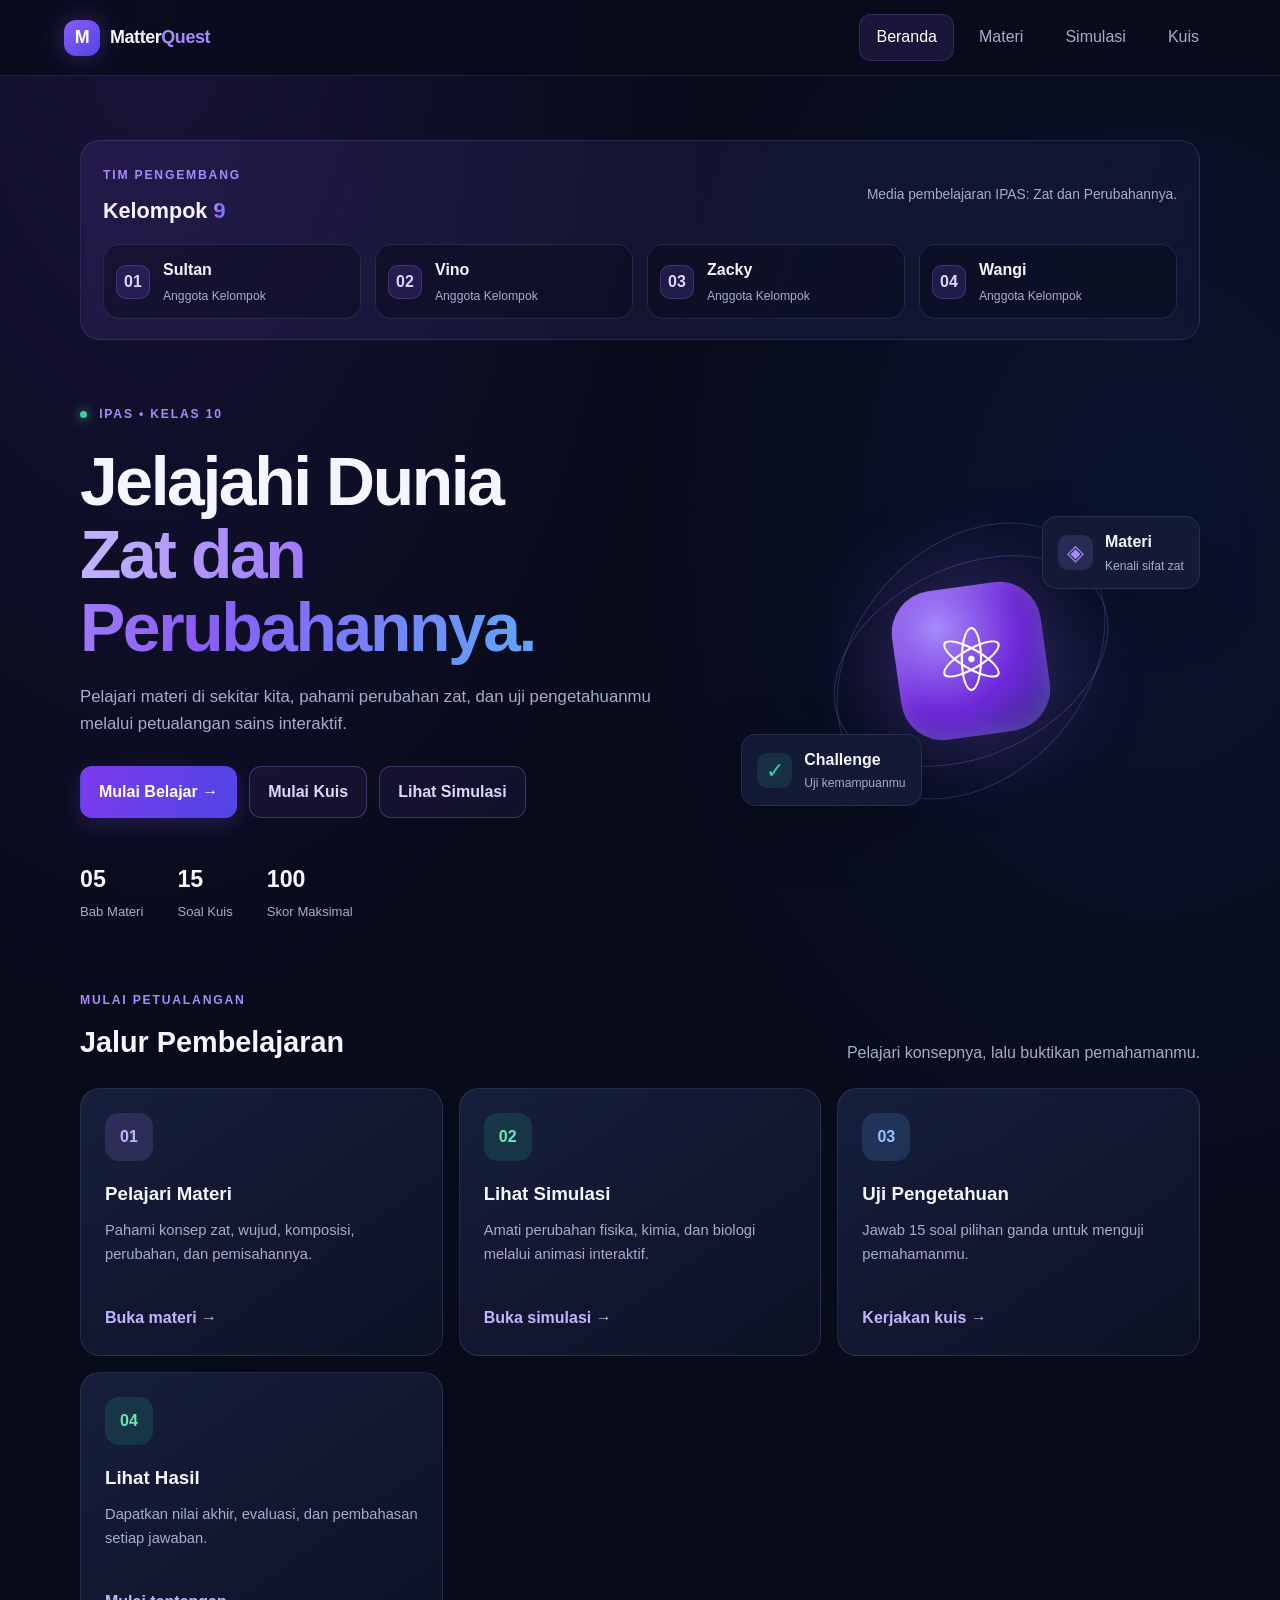
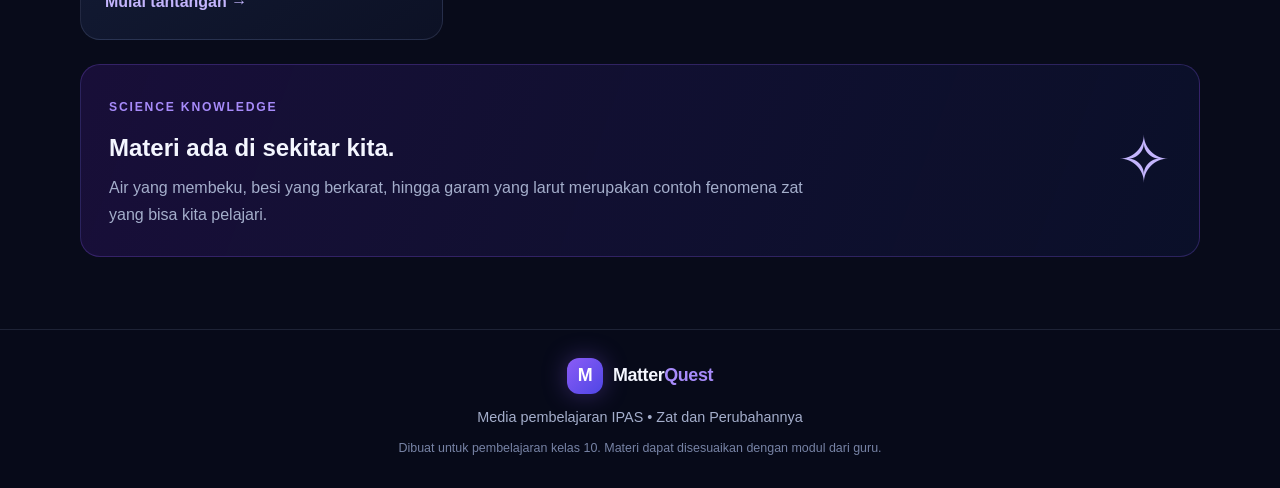
==== commit e3792d2e: "Add files via upload" ====
--- a/index.html
+++ b/index.html
@@ -27,7 +27,7 @@
     <section id="home" class="page active">
       <section class="team-section" aria-labelledby="team-title">
         <div class="section-heading">
-          <div><span class="eyebrow">PROJECT PIPAS</span><h2 id="team-title">Kelompok <span class="gradient-text">9</span></h2></div>
+          <div><span class="eyebrow">TIM PENGEMBANG</span><h2 id="team-title">Kelompok <span class="gradient-text">9</span></h2></div>
           <p>Media pembelajaran IPAS: Zat dan Perubahannya.</p>
         </div>
         <div class="team-grid">
@@ -92,8 +92,8 @@
         </article>
       </div>
       <div class="info-banner">
-        <div><span class="eyebrow">SCIENCE KNOWLEDGE</span><h2>Materi Zat dan Perubahan nya.</h2>
-          <p>Perubahan fisika, Perubahan kimia, Perubahan biologi,sifat dan materi lain tentang zat</p>
+        <div><span class="eyebrow">SCIENCE KNOWLEDGE</span><h2>Materi ada di sekitar kita.</h2>
+          <p>Air yang membeku, besi yang berkarat, hingga garam yang larut merupakan contoh fenomena zat yang bisa kita pelajari.</p>
         </div><span class="banner-symbol" aria-hidden="true">✧</span>
       </div>
 
--- a/style.css
+++ b/style.css
@@ -397,3 +397,48 @@
 .simulation-footer-actions { display: flex; justify-content: space-between; gap: 12px; margin: 28px 0 58px; }
 @media (max-width: 850px) { .process-grid { grid-template-columns: repeat(2,minmax(0,1fr)); } #home > .team-section .team-grid { grid-template-columns: repeat(2,minmax(0,1fr)); } }
 @media (max-width: 600px) { .simulation-main { width: 92%; } .simulation-hero { padding-top: 35px; } .simulation-heading { align-items: flex-start; flex-direction: column; gap: 8px; } .simulation-carousel { grid-auto-columns: minmax(265px, 84vw); } .process-grid { grid-template-columns: 1fr; } .simulation-footer-actions { flex-direction: column; } .simulation-footer-actions .btn { text-align: center; } .carousel-controls { align-items: center; } #home > .team-section { padding: 16px; } #home > .team-section .section-heading { align-items: flex-start; flex-direction: column; gap: 5px; } }
+
+
+/* 12. SIMULASI VISUAL BERBASIS FOTO DAN EFEK ANIMASI */
+.real-scene {
+  position: relative; isolation: isolate; width: 100%; height: 174px; overflow: hidden;
+  border-radius: 13px; background: #071329; border: 1px solid rgba(129,166,255,.28);
+}
+.scene-photo { width:100%; height:100%; display:block; object-fit:cover; filter:saturate(1.05) contrast(1.04); transition: transform 1.1s ease, filter 1.1s ease; }
+.scene-shine { position:absolute; inset:0; pointer-events:none; background:linear-gradient(115deg,transparent 25%,rgba(190,225,255,.2) 48%,transparent 62%); transform:translateX(-120%); }
+.scene-effect { position:absolute; inset:0; pointer-events:none; }
+.scene-status { position:absolute; left:9px; bottom:9px; padding:5px 8px; border:1px solid rgba(157,190,255,.28); border-radius:8px; color:#e0eaff; background:rgba(4,10,28,.82); font-size:.7rem; backdrop-filter:blur(6px); }
+.simulation-card.playing .scene-photo { transform:scale(1.09); filter:saturate(1.25) brightness(1.08); }
+.simulation-card.playing .scene-shine { animation:scene-shine 2.2s ease-in-out infinite; }
+.simulation-card.playing .scene-status { color:#d9fbe9; border-color:rgba(52,211,153,.5); }
+.scene-melt .scene-effect::before { content:""; position:absolute; left:16%; right:15%; bottom:-10px; height:26px; border-radius:50%; background:radial-gradient(ellipse,rgba(97,190,255,.65),rgba(50,132,231,.18) 55%,transparent 72%); opacity:.2; transform:scaleX(.55); }
+.scene-melt .scene-effect::after { content:""; position:absolute; width:8px;height:12px;left:45%;top:34%;border-radius:55% 55% 65% 10%;background:linear-gradient(140deg,#f1fcff,#4ca8ff);opacity:0; }
+.simulation-card.playing .scene-melt .scene-effect::before { animation:puddle-grow 2.4s ease-in-out infinite alternate; }
+.simulation-card.playing .scene-melt .scene-effect::after { animation:water-drop 2.4s ease-in-out infinite; }
+.scene-freeze .scene-effect::before { content:""; position:absolute; inset:0; background:linear-gradient(135deg,transparent 35%,rgba(198,239,255,.25),transparent 65%); opacity:0; }
+.simulation-card.playing .scene-freeze .scene-effect::before { animation:frost-form 2.5s ease-in-out infinite alternate; }
+.scene-condense .scene-effect::before { content:""; position:absolute; inset:10% 15%; background:radial-gradient(circle at 30% 30%,rgba(232,250,255,.85) 0 2px,transparent 4px),radial-gradient(circle at 58% 50%,rgba(232,250,255,.7) 0 3px,transparent 5px),radial-gradient(circle at 70% 25%,rgba(232,250,255,.7) 0 2px,transparent 4px),radial-gradient(circle at 43% 72%,rgba(232,250,255,.7) 0 3px,transparent 5px); opacity:.15; }
+.simulation-card.playing .scene-condense .scene-effect::before { animation:droplets-form 1.6s ease-in-out infinite alternate; }
+.scene-evaporate .scene-effect::before,.scene-sublime .scene-effect::before { content:""; position:absolute; left:20%; right:20%; bottom:5%; height:90%; background:repeating-radial-gradient(ellipse at 50% 100%,rgba(225,241,255,.2) 0 5px,transparent 8px 18px); filter:blur(7px); opacity:0; }
+.simulation-card.playing .scene-evaporate .scene-effect::before { animation:steam-rise 1.5s ease-in-out infinite alternate; }
+.simulation-card.playing .scene-sublime .scene-effect::before { animation:steam-rise 1.8s ease-in-out infinite alternate; }
+.scene-crystallize .scene-effect::before { content:"✳  ✧  ❄  ✳"; position:absolute; inset:8% 0; display:flex; align-items:center; justify-content:center; letter-spacing:9px; color:#effaff; font-size:1.4rem; text-shadow:0 0 14px #7dd3fc; opacity:0; }
+.simulation-card.playing .scene-crystallize .scene-effect::before { animation:crystal-glow 2s ease-in-out infinite alternate; }
+@keyframes scene-shine { 0%{transform:translateX(-120%)} 65%,100%{transform:translateX(120%)} }
+@keyframes puddle-grow { from{opacity:.2;transform:scaleX(.55)} to{opacity:1;transform:scaleX(1.18)} }
+@keyframes water-drop { 0%{opacity:0;transform:translateY(-8px) scale(.6)} 35%{opacity:1} 75%,100%{opacity:0;transform:translateY(42px) scale(.8)} }
+@keyframes frost-form { from{opacity:0} to{opacity:.85} }
+@keyframes droplets-form { from{opacity:.15;transform:translateY(-2px)} to{opacity:.95;transform:translateY(5px)} }
+@keyframes steam-rise { from{opacity:.12;transform:translateY(5px) scale(.9)} to{opacity:.85;transform:translateY(-15px) scale(1.08)} }
+@keyframes crystal-glow { from{opacity:.25;transform:scale(.88)} to{opacity:1;transform:scale(1.08)} }
+.process-photo { position:relative; width:100%; height:150px; overflow:hidden; margin:13px 0 5px; border-radius:14px; background:#071329; border:1px solid rgba(129,166,255,.22); }
+.process-photo img { width:100%;height:100%;display:block;object-fit:cover; transition:transform 1s ease,filter 1s ease; }
+.process-photo-label { position:absolute;left:9px;bottom:8px;padding:4px 8px;border-radius:7px;background:rgba(3,8,25,.84);color:#e4edff;font-size:.7rem;border:1px solid rgba(157,190,255,.25); }
+.process-wipe { position:absolute;top:0;bottom:0;left:50%;width:2px;background:#a78bfa;box-shadow:0 0 14px #8b5cf6;opacity:.45; }
+.process-card.playing .process-photo img { transform:scale(1.12);filter:saturate(1.25) brightness(1.12); }
+.process-card.playing .process-wipe { animation:process-wipe 2s ease-in-out infinite alternate; }
+@keyframes process-wipe { from{left:12%;opacity:.4} to{left:88%;opacity:1} }
+@media(max-width:600px){.real-scene{height:190px}.process-photo{height:180px}}
+@media(prefers-reduced-motion:reduce){.simulation-card.playing .scene-shine,.simulation-card.playing .scene-effect::before,.simulation-card.playing .scene-effect::after,.process-card.playing .process-wipe{animation:none!important}}
+/* Foto simulasi mengisi seluruh area kartu, bukan kolom partikel lama. */
+.sim-stage { display:block; min-height:0; padding:8px; }
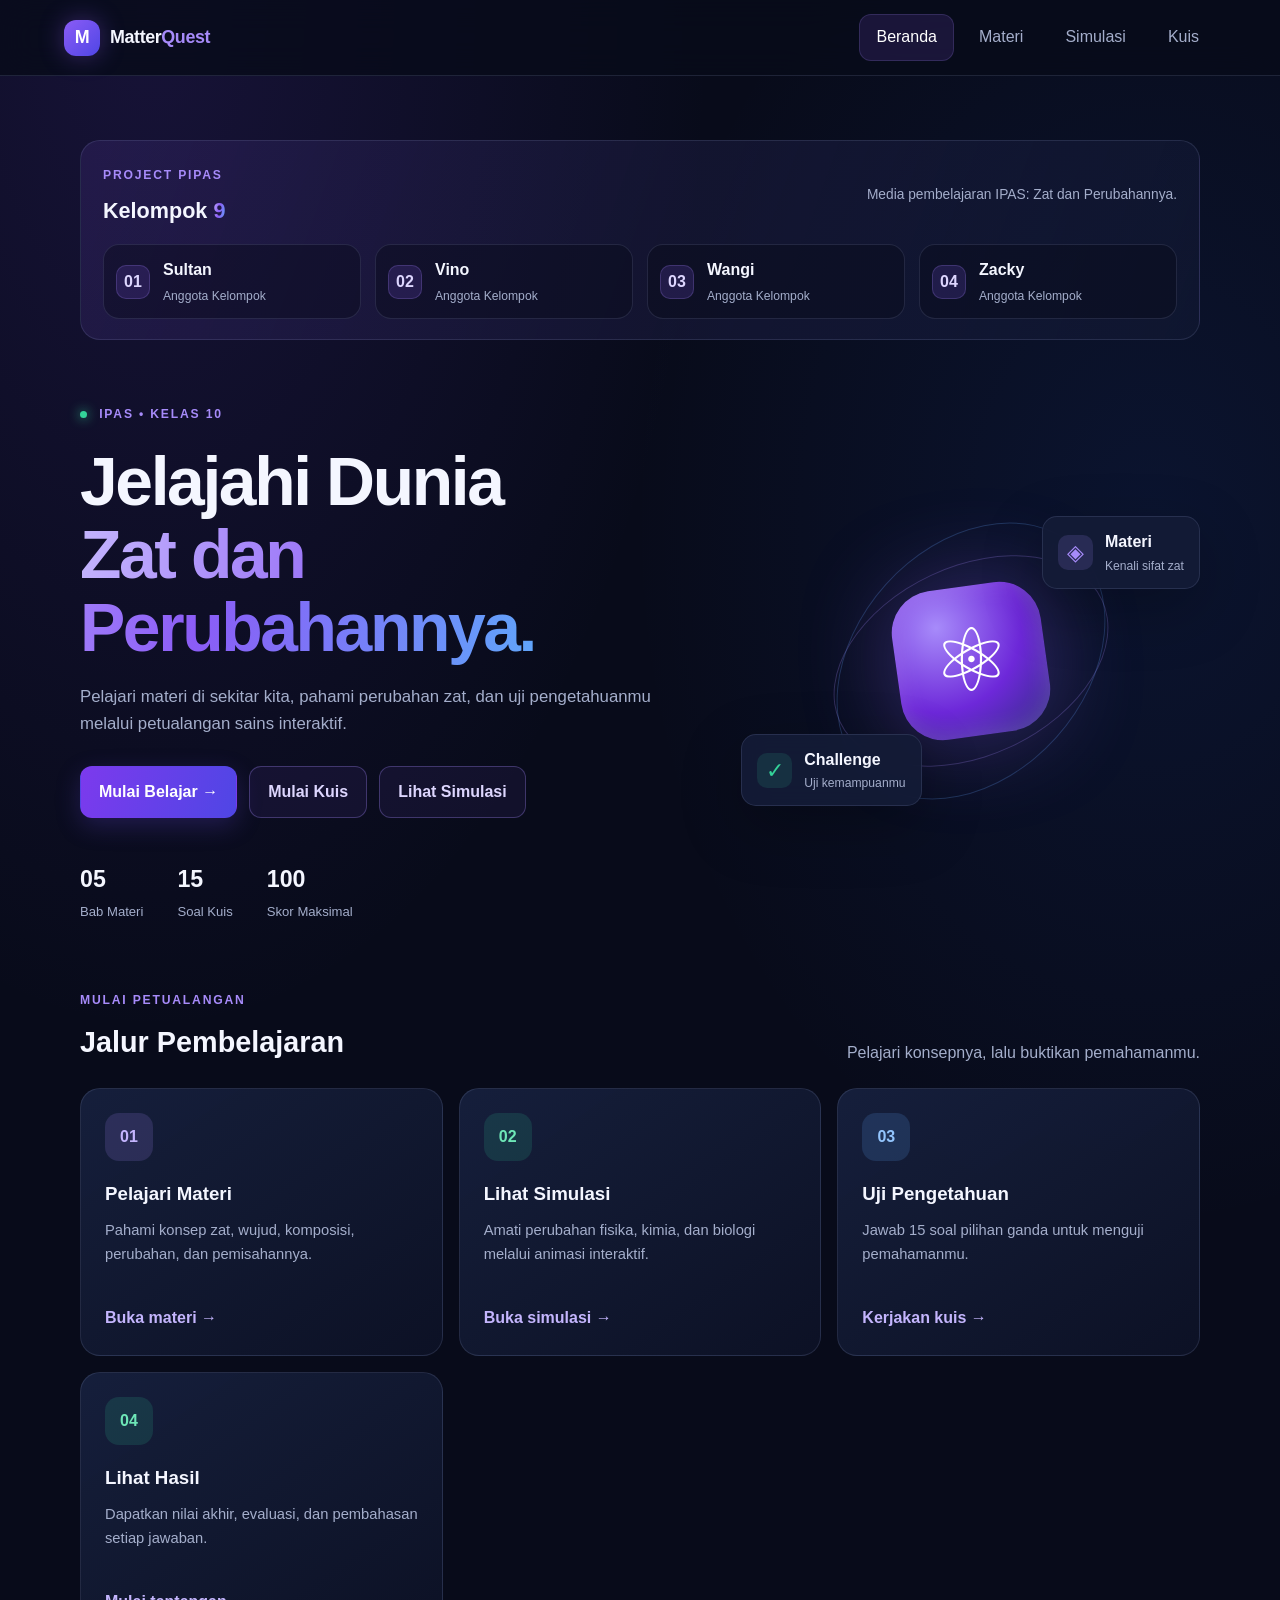
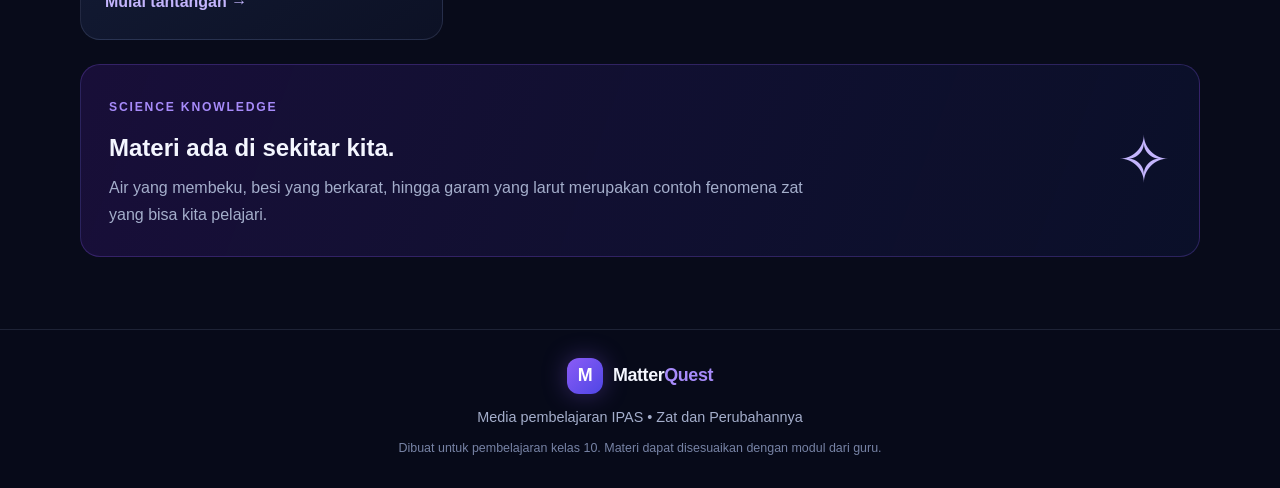
==== commit e67a09bb: "Update index.html" ====
--- a/index.html
+++ b/index.html
@@ -27,14 +27,14 @@
     <section id="home" class="page active">
       <section class="team-section" aria-labelledby="team-title">
         <div class="section-heading">
-          <div><span class="eyebrow">TIM PENGEMBANG</span><h2 id="team-title">Kelompok <span class="gradient-text">9</span></h2></div>
+          <div><span class="eyebrow">PROJECT PIPAS</span><h2 id="team-title">Kelompok <span class="gradient-text">9</span></h2></div>
           <p>Media pembelajaran IPAS: Zat dan Perubahannya.</p>
         </div>
         <div class="team-grid">
           <article class="team-member"><span class="member-number">01</span><div><strong>Sultan</strong><small>Anggota Kelompok</small></div></article>
           <article class="team-member"><span class="member-number">02</span><div><strong>Vino</strong><small>Anggota Kelompok</small></div></article>
-          <article class="team-member"><span class="member-number">03</span><div><strong>Zacky</strong><small>Anggota Kelompok</small></div></article>
-          <article class="team-member"><span class="member-number">04</span><div><strong>Wangi</strong><small>Anggota Kelompok</small></div></article>
+          <article class="team-member"><span class="member-number">03</span><div><strong>Wangi</strong><small>Anggota Kelompok</small></div></article>
+          <article class="team-member"><span class="member-number">04</span><div><strong>Zacky</strong><small>Anggota Kelompok</small></div></article>
         </div>
       </section>
       <div class="hero">
@@ -105,7 +105,7 @@
       <div class="page-heading">
         <span class="eyebrow">KNOWLEDGE CENTER</span>
         <h1>Materi <span class="gradient-text">Pembelajaran</span></h1>
-        <p>Pilih satu bab untuk membuka halaman materi lengkap beserta tempat khusus untuk menambahkan foto.</p>
+        <p>Pilih bab yang ingin kamu pelajari buka lalu pahami, setiap materi sudah kami buat selengkap dan sejelas yang kami bisa</p>
       </div>
       <div class="learning-progress">
         <div><strong>Materi Zat dan Perubahannya</strong><span>5 bab pembelajaran</span></div>
